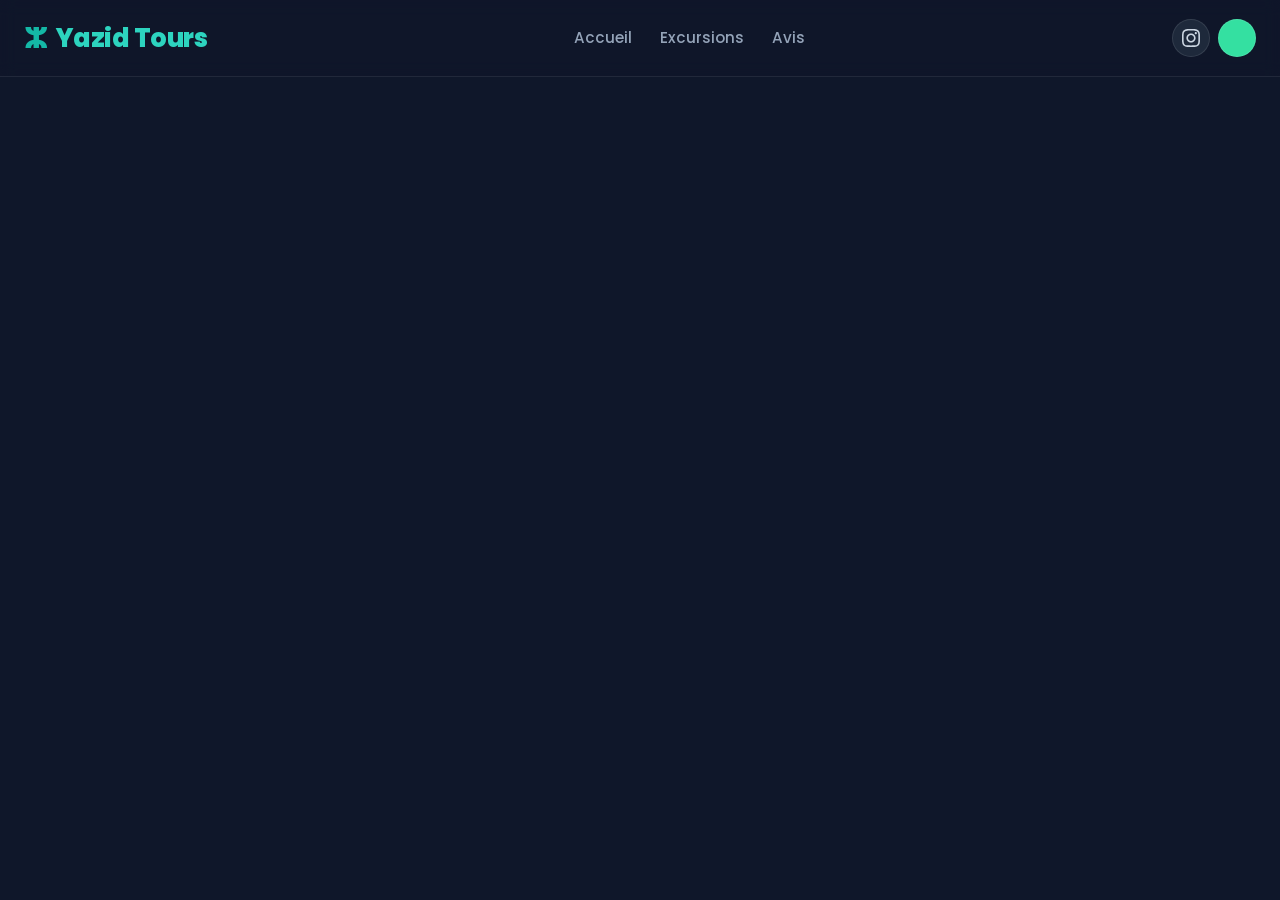
==== index.html @ 66b7e6a7 "Integrate Google Tag Manager for analytics tracking Added Google Tag Manager and Analytics scripts t" ====
<!DOCTYPE html>
<html lang="fr" dir="ltr">
<head>
  <!-- Google Tag Manager / Analytics -->
  <script async src="https://www.googletagmanager.com/gtm.js?id=GTM-PZSZX8RS"></script>
  <script>
    window.dataLayer = window.dataLayer || [];
    function gtag(){dataLayer.push(arguments);}
    gtag('js', new Date());
  </script>

  <meta charset="UTF-8">
  <meta name="viewport" content="width=device-width, initial-scale=1.0">
  <title>Explore Morocco With Yazid Tours</title>
  
  <!-- Google Fonts & FontAwesome Icons -->
  <link href="https://fonts.googleapis.com/css2?family=Poppins:wght@400;500;600;700;800&display=swap" rel="stylesheet">
  <link rel="stylesheet" href="https://cdnjs.cloudflare.com/ajax/libs/font-awesome/6.4.0/css/all.min.css">
  
  <!-- Custom CSS -->
  <link rel="stylesheet" href="style.css">
  <!-- Amazigh ⵣ Favicon -->
  <link rel="icon" type="image/svg+xml" href="data:image/svg+xml,%3Csvg xmlns='http://www.w3.org/2000/svg' viewBox='0 0 100 100'%3E%3Ctext y='.9em' font-size='90'%3Eⵣ%3C/text%3E%3C/svg%3E">
</head>

<body>

  <!-- 🌟 Header Section -->
  <header class="site-header">
    <div class="header-container">
      <div class="logo">
        <a href="#">
          <h2><span class="yaz-symbol">ⵣ</span> Yazid Tours</h2>
        </a>
      </div>

      <!-- Navigation Links -->
      <nav class="nav-links">
        <a href="#" data-i18n="nav_home">Accueil</a>
        <a href="#catalog" data-i18n="nav_tours">Excursions</a>
        <a href="#reviews">Avis</a>
      </nav>

      <div class="header-actions">
        <!-- Social Links with SVG Icons -->
        <div class="social-links">
          <!-- Instagram SVG -->
          <a href="https://www.instagram.com/ytm_yazid_tours_morocco_berber?vrfl=MWs3eXRubW56bzVucw==" target="_blank" class="social-btn instagram" title="Instagram">
            <svg viewBox="0 0 24 24" width="18" height="18" fill="currentColor"><path d="M12 2.163c3.204 0 3.584.012 4.85.07 3.252.148 4.771 1.691 4.919 4.919.058 1.265.069 1.645.069 4.849 0 3.205-.012 3.584-.069 4.849-.149 3.225-1.664 4.771-4.919 4.919-1.266.058-1.644.07-4.85.07-3.204 0-3.584-.012-4.849-.07-3.26-.149-4.771-1.699-4.919-4.92-.058-1.265-.07-1.644-.07-4.849 0-3.204.013-3.583.07-4.849.149-3.227 1.664-4.771 4.919-4.919 1.266-.057 1.645-.069 4.849-.069zm0-2.163c-3.259 0-3.667.014-4.947.072-4.358.2-6.78 2.618-6.98 6.98-.059 1.281-.073 1.689-.073 4.948 0 3.259.014 3.668.072 4.948.2 4.358 2.618 6.78 6.98 6.98 1.281.058 1.689.072 4.948.072 3.259 0 3.668-.014 4.948-.072 4.354-.2 6.782-2.618 6.979-6.98.059-1.28.073-1.689.073-4.948 0-3.259-.014-3.667-.072-4.947-.196-4.354-2.617-6.78-6.979-6.98-1.281-.059-1.69-.073-4.949-.073zm0 5.838c-3.403 0-6.162 2.759-6.162 6.162s2.759 6.163 6.162 6.163 6.162-2.759 6.162-6.163c0-3.403-2.759-6.162-6.162-6.162zm0 10.162c-2.209 0-4-1.79-4-4 0-2.209 1.791-4 4-4s4 1.791 4 4c0 2.21-1.791 4-4 4zm6.406-11.845c-.796 0-1.441.645-1.441 1.44s.645 1.44 1.441 1.44c.795 0 1.439-.645 1.439-1.44s-.644-1.44-1.439-1.44z"/></svg>
          </a>

          <!-- TripAdvisor Official Owl SVG -->
          <a href="https://www.tripadvisor.co.uk/Attraction_Review-g293734-d34392737-Reviews-Explore_Morocco_With_Yazid_Tours-Marrakech_Marrakech_Safi.html" target="_blank" class="social-btn tripadvisor" title="Tripadvisor">
            <svg viewBox="0 0 512 512" width="20" height="20" fill="currentColor">
              <path d="M120 256c-22.1 0-40 17.9-40 40s17.9 40 40 40 40-17.9 40-40-17.9-40-40-40zm272 0c-22.1 0-40 17.9-40 40s17.9 40 40 40 40-17.9 40-40-17.9-40-40-40zm-136 64c-8.8 0-16 7.2-16 16s7.2 16 16 16 1
---- style.css ----
/* =========================================================
   Yazid Tours - Professional Luxury Slate & Dark Theme
   ========================================================= */

* {
  margin: 0;
  padding: 0;
  box-sizing: border-box;
  font-family: 'Poppins', 'Segoe UI', system-ui, -apple-system, sans-serif;
}

body {
  background-color: #0f172a; /* Slate Dark Professional (Machchi khel mjemm) */
  color: #f8fafc;
  line-height: 1.6;
  transition: background-color 0.3s ease, color 0.3s ease;
}

/* --- Light Mode (Mode Nhar) --- */
body.light-mode {
  background-color: #f1f5f9;
  color: #1e293b;
}

body.light-mode .site-header {
  background: rgba(255, 255, 255, 0.95);
  border-bottom: 1px solid #e2e8f0;
}

body.light-mode .nav-links a {
  color: #334155;
}

body.light-mode .nav-links a:hover {
  color: #0d9488;
}

body.light-mode .social-btn {
  background: #e2e8f0;
  color: #475569;
}

body.light-mode .language-switcher {
  background: #e2e8f0;
  border: 1px solid #cbd5e1;
}

body.light-mode .lang-btn {
  color: #64748b;
}

body.light-mode .tour-card {
  background: #ffffff;
  border: 1px solid #e2e8f0;
  box-shadow: 0 10px 30px rgba(0, 0, 0, 0.06);
}

body.light-mode .tour-info h3 {
  color: #0f172a;
}

body.light-mode .desc {
  color: #64748b;
}

body.light-mode .tour-footer {
  border-top: 1px solid #f1f5f9;
}

body.light-mode .badge {
  background: rgba(15, 23, 42, 0.75);
  color: #2dd4bf;
}

body.light-mode .slider-btn {
  background: rgba(255, 255, 255, 0.9);
  color: #0f172a;
  border: 1px solid #cbd5e1;
}

body.light-mode .theme-toggle-btn {
  border: 1px solid #cbd5e1;
  color: #0d9488;
  background: #e2e8f0;
}

/* 🌟 Header Section */
.site-header {
  position: fixed;
  top: 0;
  left: 0;
  width: 100%;
  background: rgba(15, 23, 42, 0.85);
  backdrop-filter: blur(14px);
  border-bottom: 1px solid rgba(255, 255, 255, 0.08);
  z-index: 1000;
  transition: all 0.3s ease;
}

.header-container {
  max-width: 1280px;
  margin: 0 auto;
  padding: 15px 24px;
  display: flex;
  align-items: center;
  justify-content: space-between;
}

.logo a {
  text-decoration: none;
  color: #2dd4bf;
}

.logo h2 {
  margin: 0;
  font-size: 1.6rem;
  font-weight: 800;
  letter-spacing: -0.5px;
  display: flex;
  align-items: center;
  gap: 8px;
}

.yaz-symbol {
  color: #14b8a6;
  font-size: 1.8rem;
}

/* Nav Links */
.nav-links {
  display: flex;
  gap: 28px;
}

.nav-links a {
  text-decoration: none;
  color: #94a3b8;
  font-weight: 500;
  font-size: 0.95rem;
  transition: color 0.2s ease;
}

.nav-links a:hover {
  color: #2dd4bf;
}

/* Header Actions */
.header-actions {
  display: flex;
  align-items: center;
  gap: 14px;
}

.social-links {
  display: flex;
  align-items: center;
  gap: 8px;
}

.social-btn {
  width: 38px;
  height: 38px;
  border-radius: 50%;
  background: #1e293b;
  color: #cbd5e1;
  display: flex;
  align-items: center;
  justify-content: center;
  text-decoration: none;
  font-size: 1.1rem;
  transition: all 0.3s ease;
}

.social-btn.tripadvisor:hover {
  background-color: #34e0a1;
  color: #0f172a;
  transform: translateY(-2px);
}

.social-btn.instagram:hover {
  background: radial-gradient(circle at 30% 107%, #fdf497 0%, #fdf497 5%, #fd5949 45%, #d6249f 60%, #285AEB 90%);
  color: #fff;
  transform: translateY(-2px);
}

/* Language Switcher */
.language-switcher {
  display: flex;
  align-items: center;
  gap: 2px;
  background: #1e293b;
  padding: 4px;
  border-radius: 30px;
  border: 1px solid rgba(255, 255, 255, 0.06);
}

.lang-btn {
  border: none;
  background: transparent;
  padding: 6px 14px;
  font-size: 0.85rem;
  font-weight: 700;
  color: #94a3b8;
  border-radius: 20px;
  cursor: pointer;
  transition: all 0.3s ease;
}

.lang-btn.active {
  background: #0d9488;
  color: #ffffff;
  box-shadow: 0 2px 10px rgba(13, 148, 136, 0.4);
}

/* Theme Toggle Button */
.theme-toggle-btn {
  background: #1e293b;
  border: 1px solid rgba(255, 255, 255, 0.1);
  color: #2dd4bf;
  width: 38px;
  height: 38px;
  border-radius: 50%;
  display: flex;
  align-items: center;
  justify-content: center;
  cursor: pointer;
  transition: all 0.3s ease;
  font-size: 1rem;
}

.theme-toggle-btn:hover {
  transform: scale(1.08);
  border-color: #2dd4bf;
}

/* 🌟 Hero Banner Section */
.hero {
  position: relative;
  height: 85vh;
  min-height: 550px;
  display: flex;
  align-items: center;
  justify-content: center;
  text-align: center;
  color: #ffffff;
  padding: 0 20px;
  margin-top: 65px;
  background-size: cover;
  background-position: center;
  overflow: hidden;
  transition: background-image 1.2s ease-in-out, opacity 0.4s ease-in-out;
}

.hero::before {
  content: '';
  position: absolute;
  top: 0; left: 0; width: 100%; height: 100%;
  background: linear-gradient(180deg, rgba(15, 23, 42, 0.5) 0%, rgba(15, 23, 42, 0.8) 100%);
  z-index: 1;
}

.hero-content {
  position: relative;
  z-index: 2;
  max-width: 900px;
}

.hero-content h1 {
  font-size: 3.5rem;
  font-weight: 800;
  margin-bottom: 16px;
  letter-spacing: -1px;
  text-shadow: 0 4px 20px rgba(0,0,0,0.6);
}

.hero-content p {
  font-size: 1.25rem;
  font-weight: 400;
  margin-bottom: 32px;
  color: #cbd5e1;
  text-shadow: 0 2px 10px rgba(0,0,0,0.6);
}

.btn-hero {
  display: inline-flex;
  align-items: center;
  gap: 10px;
  background: linear-gradient(135deg, #14b8a6, #0d9488);
  color: white;
  padding: 14px 34px;
  border-radius: 50px;
  text-decoration: none;
  font-weight: 700;
  font-size: 1.05rem;
  box-shadow: 0 8px 25px rgba(20, 184, 166, 0.4);
  transition: all 0.3s ease;
}

.btn-hero:hover {
  transform: translateY(-3px);
  box-shadow: 0 12px 30px rgba(20, 184, 166, 0.6);
  background: linear-gradient(135deg, #0d9488, #14b8a6);
}

/* 🌟 Tour Catalog Container */
.catalog-section {
  padding: 90px 20px;
}

.container {
  max-width: 1280px;
  margin: 0 auto;
}

.catalog-section h2 {
  text-align: center;
  font-size: 2.5rem;
  font-weight: 800;
  color: #f8fafc;
  margin-bottom: 50px;
  position: relative;
}

body.light-mode .catalog-section h2 {
  color: #0f172a;
}

.catalog-section h2::after {
  content: '';
  display: block;
  width: 80px;
  height: 4px;
  background: #14b8a6;
  margin: 14px auto 0;
  border-radius: 2px;
}

/* Grid Layout */
.tours-grid {
  display: grid;
  grid-template-columns: repeat(auto-fit, minmax(360px, 1fr));
  gap: 36px;
}

/* Tour Card Styling - Professional Slate Card */
.tour-card {
  background: #1e293b; /* كرت رمادي غامق فخم متناسق جداً */
  border-radius: 20px;
  overflow: hidden;
  box-shadow: 0 15px 35px rgba(0, 0, 0, 0.25);
  border: 1px solid rgba(255, 255, 255, 0.08);
  display: flex;
  flex-direction: column;
  transition: all 0.35s cubic-bezier(0.16, 1, 0.3, 1);
}

.tour-card:hover {
  transform: translateY(-8px);
  border-color: rgba(20, 184, 166, 0.4);
  box-shadow: 0 25px 50px rgba(0, 0, 0, 0.4);
}

.tour-img-box {
  position: relative;
  height: 260px;
  overflow: hidden;
}

.tour-img-box img {
  width: 100%;
  height: 100%;
  object-fit: cover;
  transition: transform 0.6s ease, opacity 0.4s ease;
}

.tour-card:hover .tour-img-box img {
  transform: scale(1.06);
}

.badge {
  position: absolute;
  top: 16px;
  left: 16px;
  background: rgba(15, 23, 42, 0.8);
  backdrop-filter: blur(8px);
  color: #2dd4bf;
  padding: 6px 14px;
  border-radius: 30px;
  font-size: 0.8rem;
  font-weight: 600;
  z-index: 5;
  display: flex;
  align-items: center;
  gap: 6px;
  border: 1px solid rgba(45, 212, 191, 0.25);
}

/* Slider Controls */
.slider-btn {
  position: absolute;
  top: 50%;
  transform: translateY(-50%);
  background: rgba(15, 23, 42, 0.85);
  color: #2dd4bf;
  border: 1px solid rgba(255, 255, 255, 0.12);
  width: 38px;
  height: 38px;
  display: flex;
  align-items: center;
  justify-content: center;
  cursor: pointer;
  border-radius: 50%;
  transition: all 0.2s ease;
  z-index: 10;
  box-shadow: 0 4px 12px rgba(0,0,0,0.3);
}

.slider-btn:hover {
  background: #14b8a6;
  color: #0f172a;
}

.prev-btn { left: 14px; }
.next-btn { right: 14px; }

/* Card Content */
.tour-info {
  padding: 26px;
  display: flex;
  flex-direction: column;
  flex-grow: 1;
}

.tour-info h3 {
  font-size: 1.35rem;
  font-weight: 700;
  color: #f8fafc;
  margin-bottom: 14px;
  line-height: 1.4;
}

.desc {
  font-size: 0.92rem;
  color: #94a3b8;
  line-height: 1.7;
  margin-bottom: 24px;
  flex-grow: 1;
}

.tour-footer {
  display: flex;
  justify-content: space-between;
  align-items: center;
  border-top: 1px solid rgba(255, 255, 255, 0.08);
  padding-top: 20px;
  margin-top: auto;
}

.price {
  font-size: 1.2rem;
  font-weight: 800;
  color: #2dd4bf;
}

.btn-reserver {
  background: linear-gradient(135deg, #14b8a6, #0d9488);
  color: #ffffff;
  border: none;
  padding: 11px 24px;
  border-radius: 30px;
  cursor: pointer;
  font-weight: 700;
  font-size: 0.9rem;
  box-shadow: 0 4px 15px rgba(20, 184, 166, 0.3);
  transition: all 0.3s ease;
}

.btn-reserver:hover {
  transform: translateY(-2px);
  box-shadow: 0 6px 20px rgba(20, 184, 166, 0.5);
  background: linear-gradient(135deg, #0d9488, #14b8a6);
}

/* Fade Effect for Sliders */
.fade-effect {
  opacity: 0.3;
}

/* Responsive Fixes */
@media (max-width: 768px) {
  .hero-content h1 { font-size: 2.3rem; }
  .hero-content p { font-size: 1rem; }
  .tours-grid { grid-template-columns: 1fr; }
  .header-container { padding: 12px 16px; }
  .nav-links { display: none; }
}
/* =========================================================
   Yazid Tours - Clean Fixed & Professional Luxury Style
   ========================================================= */

* {
  margin: 0;
  padding: 0;
  box-sizing: border-box;
  font-family: 'Poppins', 'Segoe UI', system-ui, -apple-system, sans-serif;
}

body {
  background-color: #0f172a;
  color: #f8fafc;
  line-height: 1.6;
  padding-top: 80px; /* تباعد مهم باش الـ Header الثابت ما يغطي حتى شي قسم تحته */
  transition: background-color 0.3s ease, color 0.3s ease;
}

/* --- Light Mode --- */
body.light-mode {
  background-color: #f1f5f9;
  color: #1e293b;
}

body.light-mode .site-header {
  background: rgba(255, 255, 255, 0.95);
  border-bottom: 1px solid #e2e8f0;
}

body.light-mode .nav-links a { color: #334155; }
body.light-mode .nav-links a:hover { color: #0d9488; }
body.light-mode .social-btn { background: #e2e8f0; color: #475569; }
body.light-mode .language-switcher { background: #e2e8f0; border: 1px solid #cbd5e1; }
body.light-mode .lang-btn { color: #64748b; }
body.light-mode .tour-card, body.light-mode .review-card {
  background: #ffffff;
  border: 1px solid #e2e8f0;
  box-shadow: 0 10px 30px rgba(0, 0, 0, 0.05);
}
body.light-mode .tour-info h3, body.light-mode .review-text, body.light-mode .catalog-section h2, body.light-mode .reviews-section h2 {
  color: #0f172a;
}
body.light-mode .theme-toggle-btn { background: #e2e8f0; border: 1px solid #cbd5e1; color: #0d9488; }

/* 🌟 Header Section (Fixed) */
.site-header {
  position: fixed;
  top: 0;
  left: 0;
  width: 100%;
  background: rgba(15, 23, 42, 0.9);
  backdrop-filter: blur(12px);
  border-bottom: 1px solid rgba(255, 255, 255, 0.08);
  z-index: 2000;
}

.header-container {
  max-width: 1280px;
  margin: 0 auto;
  padding: 15px 24px;
  display: flex;
  align-items: center;
  justify-content: space-between;
}

.logo a { text-decoration: none; color: #2dd4bf; }
.logo h2 { margin: 0; font-size: 1.6rem; font-weight: 800; display: flex; align-items: center; gap: 8px; }
.yaz-symbol { color: #14b8a6; font-size: 1.8rem; }

.nav-links { display: flex; gap: 28px; }
.nav-links a { text-decoration: none; color: #94a3b8; font-weight: 500; font-size: 0.95rem; transition: color 0.2s; }
.nav-links a:hover { color: #2dd4bf; }

.header-actions { display: flex; align-items: center; gap: 14px; }
.social-links { display: flex; align-items: center; gap: 8px; }

.social-btn, .theme-toggle-btn {
  width: 38px;
  height: 38px;
  border-radius: 50%;
  background: #1e293b;
  color: #cbd5e1;
  display: flex;
  align-items: center;
  justify-content: center;
  text-decoration: none;
  font-size: 1.1rem;
  border: 1px solid rgba(255, 255, 255, 0.1);
  cursor: pointer;
  transition: all 0.3s ease;
}

.social-btn.instagram:hover { background: #fd5949; color: #fff; }
.social-btn.tripadvisor:hover { background: #34e0a1; color: #0f172a; }
.theme-toggle-btn:hover { color: #2dd4bf; border-color: #2dd4bf; }

.language-switcher {
  display: flex;
  align-items: center;
  gap: 2px;
  background: #1e293b;
  padding: 4px;
  border-radius: 30px;
  border: 1px solid rgba(255, 255, 255, 0.06);
}

.lang-btn {
  border: none;
  background: transparent;
  padding: 6px 14px;
  font-size: 0.85rem;
  font-weight: 700;
  color: #94a3b8;
  border-radius: 20px;
  cursor: pointer;
}

.lang-btn.active {
  background: #0d9488;
  color: #ffffff;
}

/* 🌟 Hero Banner */
.hero {
  position: relative;
  height: 85vh;
  min-height: 550px;
  display: flex;
  align-items: center;
  justify-content: center;
  text-align: center;
  color: #ffffff;
  padding: 0 20px;
  background-size: cover;
  background-position: center;
  overflow: hidden;
}

.hero::before {
  content: '';
  position: absolute;
  top: 0; left: 0; width: 100%; height: 100%;
  background: linear-gradient(180deg, rgba(15, 23, 42, 0.5) 0%, rgba(15, 23, 42, 0.85) 100%);
  z-index: 1;
}

.hero-content { position: relative; z-index: 2; max-width: 900px; }
.hero-content h1 { font-size: 3.5rem; font-weight: 800; margin-bottom: 16px; text-shadow: 0 4px 20px rgba(0,0,0,0.6); }
.hero-content p { font-size: 1.25rem; margin-bottom: 32px; color: #cbd5e1; text-shadow: 0 2px 10px rgba(0,0,0,0.6); }

.btn-hero {
  display: inline-flex;
  align-items: center;
  gap: 10px;
  background: linear-gradient(135deg, #14b8a6, #0d9488);
  color: white;
  padding: 14px 34px;
  border-radius: 50px;
  text-decoration: none;
  font-weight: 700;
  box-shadow: 0 8px 25px rgba(20, 184, 166, 0.4);
  transition: all 0.3s ease;
}
.btn-hero:hover { transform: translateY(-3px); }

/* 🌟 Catalog & Grid Fixes */
.catalog-section, .reviews-section {
  padding: 90px 20px;
}

.container {
  max-width: 1280px;
  margin: 0 auto;
}

.catalog-section h2, .reviews-section h2 {
  text-align: center;
  font-size: 2.5rem;
  font-weight: 800;
  color: #f8fafc;
  margin-bottom: 50px;
}

.tours-grid, .reviews-grid {
  display: grid;
  grid-template-columns: repeat(auto-fit, minmax(350px, 1fr));
  gap: 30px;
  width: 100%;
}

/* Tour & Review Cards */
.tour-card, .review-card {
  background: #1e293b;
  border-radius: 20px;
  overflow: hidden;
  box-shadow: 0 15px 35px rgba(0, 0, 0, 0.25);
  border: 1px solid rgba(255, 255, 255, 0.08);
  display: flex;
  flex-direction: column;
  transition: all 0.35s ease;
}

.tour-card:hover, .review-card:hover {
  transform: translateY(-8px);
  border-color: rgba(20, 184, 166, 0.4);
}

.tour-img-box {
  position: relative;
  height: 260px;
  overflow: hidden;
}

.tour-img-box img {
  width: 100%;
  height: 100%;
  object-fit: cover;
  transition: transform 0.6s ease;
}

.tour-card:hover .tour-img-box img { transform: scale(1.06); }

.badge {
  position: absolute;
  top: 16px;
  left: 16px;
  background: rgba(15, 23, 42, 0.8);
  backdrop-filter: blur(8px);
  color: #2dd4bf;
  padding: 6px 14px;
  border-radius: 30px;
  font-size: 0.8rem;
  font-weight: 600;
  z-index: 5;
  border: 1px solid rgba(45, 212, 191, 0.25);
}

.slider-btn {
  position: absolute;
  top: 50%;
  transform: translateY(-50%);
  background: rgba(15, 23, 42, 0.85);
  color: #2dd4bf;
  border: 1px solid rgba(255, 255, 255, 0.12);
  width: 38px;
  height: 38px;
  display: flex;
  align-items: center;
  justify-content: center;
  cursor: pointer;
  border-radius: 50%;
  z-index: 10;
}
.prev-btn { left: 14px; }
.next-btn { right: 14px; }

.tour-info, .review-card {
  padding: 26px;
}
.tour-info { display: flex; flex-direction: column; flex-grow: 1; }
.tour-info h3 { font-size: 1.35rem; font-weight: 700; color: #f8fafc; margin-bottom: 14px; }
.desc { font-size: 0.92rem; color: #94a3b8; margin-bottom: 24px; flex-grow: 1; }

.tour-footer {
  display: flex;
  justify-content: space-between;
  align-items: center;
  border-top: 1px solid rgba(255, 255, 255, 0.08);
  padding-top: 20px;
  margin-top: auto;
}

.price { font-size: 1.2rem; font-weight: 800; color: #2dd4bf; }
.btn-reserver {
  background: linear-gradient(135deg, #14b8a6, #0d9488);
  color: #ffffff;
  border: none;
  padding: 11px 24px;
  border-radius: 30px;
  font-weight: 700;
  cursor: pointer;
}

/* Reviews Specific Styling */
.reviews-section {
  background-color: rgba(30, 41, 59, 0.3);
  border-top: 1px solid rgba(255, 255, 255, 0.05);
}

.review-card {
  justify-content: space-between;
}

.review-stars { color: #f59e0b; margin-bottom: 12px; font-size: 1rem; }
.review-text { font-size: 0.95rem; color: #cbd5e1; font-style: italic; margin-bottom: 20px; line-height: 1.6; }
.review-author { font-weight: 700; color: #2dd4bf; font-size: 0.9rem; display: flex; align-items: center; gap: 8px; }

/* Floating WhatsApp Button */
.whatsapp-float {
  position: fixed;
  bottom: 25px;
  right: 25px;
  width: 58px;
  height: 58px;
  background-color: #25d366;
  color: #fff;
  border-radius: 50%;
  display: flex;
  align-items: center;
  justify-content: center;
  font-size: 30px;
  box-shadow: 0 6px 20px rgba(37, 211, 102, 0.4);
  z-index: 1500;
  text-decoration: none;
  transition: transform 0.3s ease;
}
.whatsapp-float:hover { transform: scale(1.1); }

.fade-effect { opacity: 0.3; }

@media (max-width: 768px) {
  .hero-content h1 { font-size: 2.2rem; }
  .tours-grid, .reviews-grid { grid-template-columns: 1fr; }
  .nav-links { display: none; }
}
/* --- TripAdvisor & Instagram Custom Pro Styling --- */
.social-btn.tripadvisor {
  background: #34e0a1 !important;
  color: #0f172a !important;
  font-weight: 800;
  display: flex;
  align-items: center;
  justify-content: center;
}

.social-btn.tripadvisor i {
  color: #0f172a !important;
  font-size: 1.1rem;
}

.social-btn.tripadvisor:hover {
  background: #2bc48d !important;
  transform: translateY(-2px);
  box-shadow: 0 4px 12px rgba(52, 224, 161, 0.4);
}

.social-btn.instagram:hover {
  background: radial-gradient(circle at 30% 107%, #fdf497 0%, #fdf497 5%, #fd5949 45%, #d6249f 60%, #285AEB 90%) !important;
  color: #fff !important;
  transform: translateY(-2px);
  box-shadow: 0 4px 12px rgba(214, 36, 159, 0.4);
}
input[type="date"] {
  direction: ltr !important;
  text-align: left !important;
}
/* Styling Section Comments - Professional Look */
.comments-section {
  max-width: 800px;
  margin: 50px auto;
  padding: 30px;
  background: #ffffff;
  border-radius: 12px;
  box-shadow: 0 4px 20px rgba(0, 0, 0, 0.08);
  font-family: 'Segoe UI', Tahoma, Geneva, Verdana, sans-serif;
}

.comments-section h3 {
  font-size: 1.6rem;
  color: #2c3e50;
  margin-bottom: 20px;
  border-bottom: 2px solid #eef2f5;
  padding-bottom: 10px;
}

#comment-form {
  display: flex;
  flex-direction: column;
  gap: 15px;
  margin-bottom: 30px;
}

#comment-form input,
#comment-form textarea {
  width: 100%;
  padding: 12px 15px;
  border: 1px solid #dcdfe6;
  border-radius: 8px;
  font-size: 14px;
  transition: border-color 0.3s ease;
  outline: none;
}

#comment-form input:focus,
#comment-form textarea:focus {
  border-color: #3498db;
}

#comment-form textarea {
  resize: vertical;
  min-height: 100px;
}

#comment-form button {
  align-self: flex-start;
  padding: 12px 25px;
  background-color: #27ae60;
  color: white;
  border: none;
  border-radius: 8px;
  font-weight: 600;
  cursor: pointer;
  transition: background-color 0.3s ease;
}

#comment-form button:hover {
  background-color: #219150;
}

/* List of Comments */
.comment-item {
  background-color: #f8f9fa;
  padding: 15px 20px;
  border-radius: 8px;
  margin-bottom: 15px;
  border-left: 4px solid #27ae60;
}

.comment-item h4 {
  margin: 0 0 8px 0;
  color: #2c3e50;
  font-size: 1rem;
  display: flex;
  justify-content: space-between;
  align-items: center;
}

.comment-item h4 span {
  font-size: 0.8rem;
  color: #888;
  font-weight: normal;
}

.comment-item p {
  margin: 0;
  color: #555;
  line-height: 1.5;
}
/* 🌟 Section Commentaires Professionnelle */
.comments-section {
  max-width: 800px;
  margin: 50px auto;
  padding: 35px;
  background: rgba(30, 41, 59, 0.75);
  backdrop-filter: blur(10px);
  border: 1px solid rgba(255, 255, 255, 0.1);
  border-radius: 20px;
  box-shadow: 0 15px 35px rgba(0, 0, 0, 0.4);
  color: #fff;
  font-family: 'Poppins', sans-serif;
}

.comments-section h3 {
  text-align: center;
  margin-bottom: 25px;
  font-size: 1.6rem;
  color: #2dd4bf;
  font-weight: 700;
  letter-spacing: 0.5px;
}

#comment-form {
  display: flex;
  flex-direction: column;
  gap: 15px;
  margin-bottom: 35px;
}

#comment-form input,
#comment-form textarea {
  width: 100%;
  padding: 14px 18px;
  border-radius: 12px;
  border: 1px solid #475569;
  background: #0f172a;
  color: #fff;
  font-size: 15px;
  outline: none;
  transition: all 0.3s ease;
}

#comment-form input:focus,
#comment-form textarea:focus {
  border-color: #2dd4bf;
  box-shadow: 0 0 10px rgba(45, 212, 191, 0.3);
}

#comment-form textarea {
  resize: vertical;
  min-height: 110px;
}

#comment-form button {
  background: linear-gradient(135deg, #14b8a6, #0d9488);
  color: white;
  padding: 14px;
  border: none;
  border-radius: 30px;
  font-weight: 700;
  font-size: 16px;
  cursor: pointer;
  transition: transform 0.2s, box-shadow 0.2s;
  box-shadow: 0 4px 15px rgba(20, 184, 166, 0.4);
}

#comment-form button:hover {
  transform: translateY(-2px);
  box-shadow: 0 6px 20px rgba(20, 184, 166, 0.6);
}

/* 🌟 Liste des Commentaires */
#comments-list {
  display: flex;
  flex-direction: column;
  gap: 15px;
  max-height: 400px;
  overflow-y: auto;
  padding-right: 5px;
}

.comment-item {
  background: rgba(15, 23, 42, 0.85);
  padding: 18px 22px;
  border-radius: 14px;
  border-left: 4px solid #2dd4bf;
  box-shadow: 0 5px 15px rgba(0,0,0,0.2);
  animation: fadeIn 0.4s ease-in-out;
}

.comment-item h4 {
  margin: 0 0 6px 0;
  font-size: 1.1rem;
  color: #38bdf8;
  display: flex;
  justify-content: space-between;
  align-items: center;
}

.comment-item h4 span {
  font-size: 0.8rem;
  color: #94a3b8;
  font-weight: 400;
}

.comment-item p {
  margin: 0;
  color: #cbd5e1;
  font-size: 0.95rem;
  line-height: 1.5;
  word-break: break-word;
}

@keyframes fadeIn {
  from { opacity: 0; transform: translateY(10px); }
  to { opacity: 1; transform: translateY(0); }
}
.hero {
  position: relative;
  background-size: cover !important;
  background-position: center center !important;
  background-repeat: no-repeat !important;
  width: 100%;
  min-height: 85vh; /* ola 90vh 3la hsab l-mokhtas */
  display: flex;
  align-items: center;
  justify-content: center;
}
/* 🌟 Reset Margin & Padding */
html, body {
  margin: 0;
  padding: 0;
  width: 100%;
  overflow-x: hidden;
}

/* 🌟 Header Transparent / Overlay Over Hero */
.site-header {
  position: absolute;
  top: 0;
  left: 0;
  width: 100%;
  z-index: 1000;
  background: rgba(15, 23, 42, 0.6); /* خلفية شفافة أنيقة */
  backdrop-filter: blur(8px);
}

/* 🌟 Full Width Hero Slider (No Borders, No Spaces) */
.hero {
  position: relative;
  width: 100vw;
  min-height: 100vh;
  margin: 0 !important;
  padding: 120px 20px 60px 20px !important; /* مساحة علوية للـ Header */
  box-sizing: border-box;
  
  /* تجبر الصورة على تغطية المساحة بالكامل */
  background-size: cover !important;
  background-position: center center !important;
  background-repeat: no-repeat !important;
  
  display: flex;
  align-items: center;
  justify-content: center;
  transition: background-image 0.8s ease-in-out, opacity 0.5s ease-in-out;
}

/* 🌟 Dark Overlay to Make Text Clear */
.hero::before {
  content: "";
  position: absolute;
  top: 0;
  left: 0;
  width: 100%;
  height: 100%;
  background: rgba(15, 23, 42, 0.45); /* طبقة تظليل تبرز الخط */
  z-index: 1;
}

.hero-content {
  position: relative;
  z-index: 2;
}
/* 🌟 Assurer que le Hero prend tout l'écran verticalement */
.hero {
  min-height: 100vh !important;
  height: 100vh !important;
  display: flex !important;
  align-items: center !important;
  justify-content: center !important;
  margin-bottom: 0 !important;
}

/* 🌟 Supprimer tout espace vide au début de la section suivante */
.catalog-section, 
#catalog {
  margin-top: 0 !important;
  padding-top: 60px !important;
}
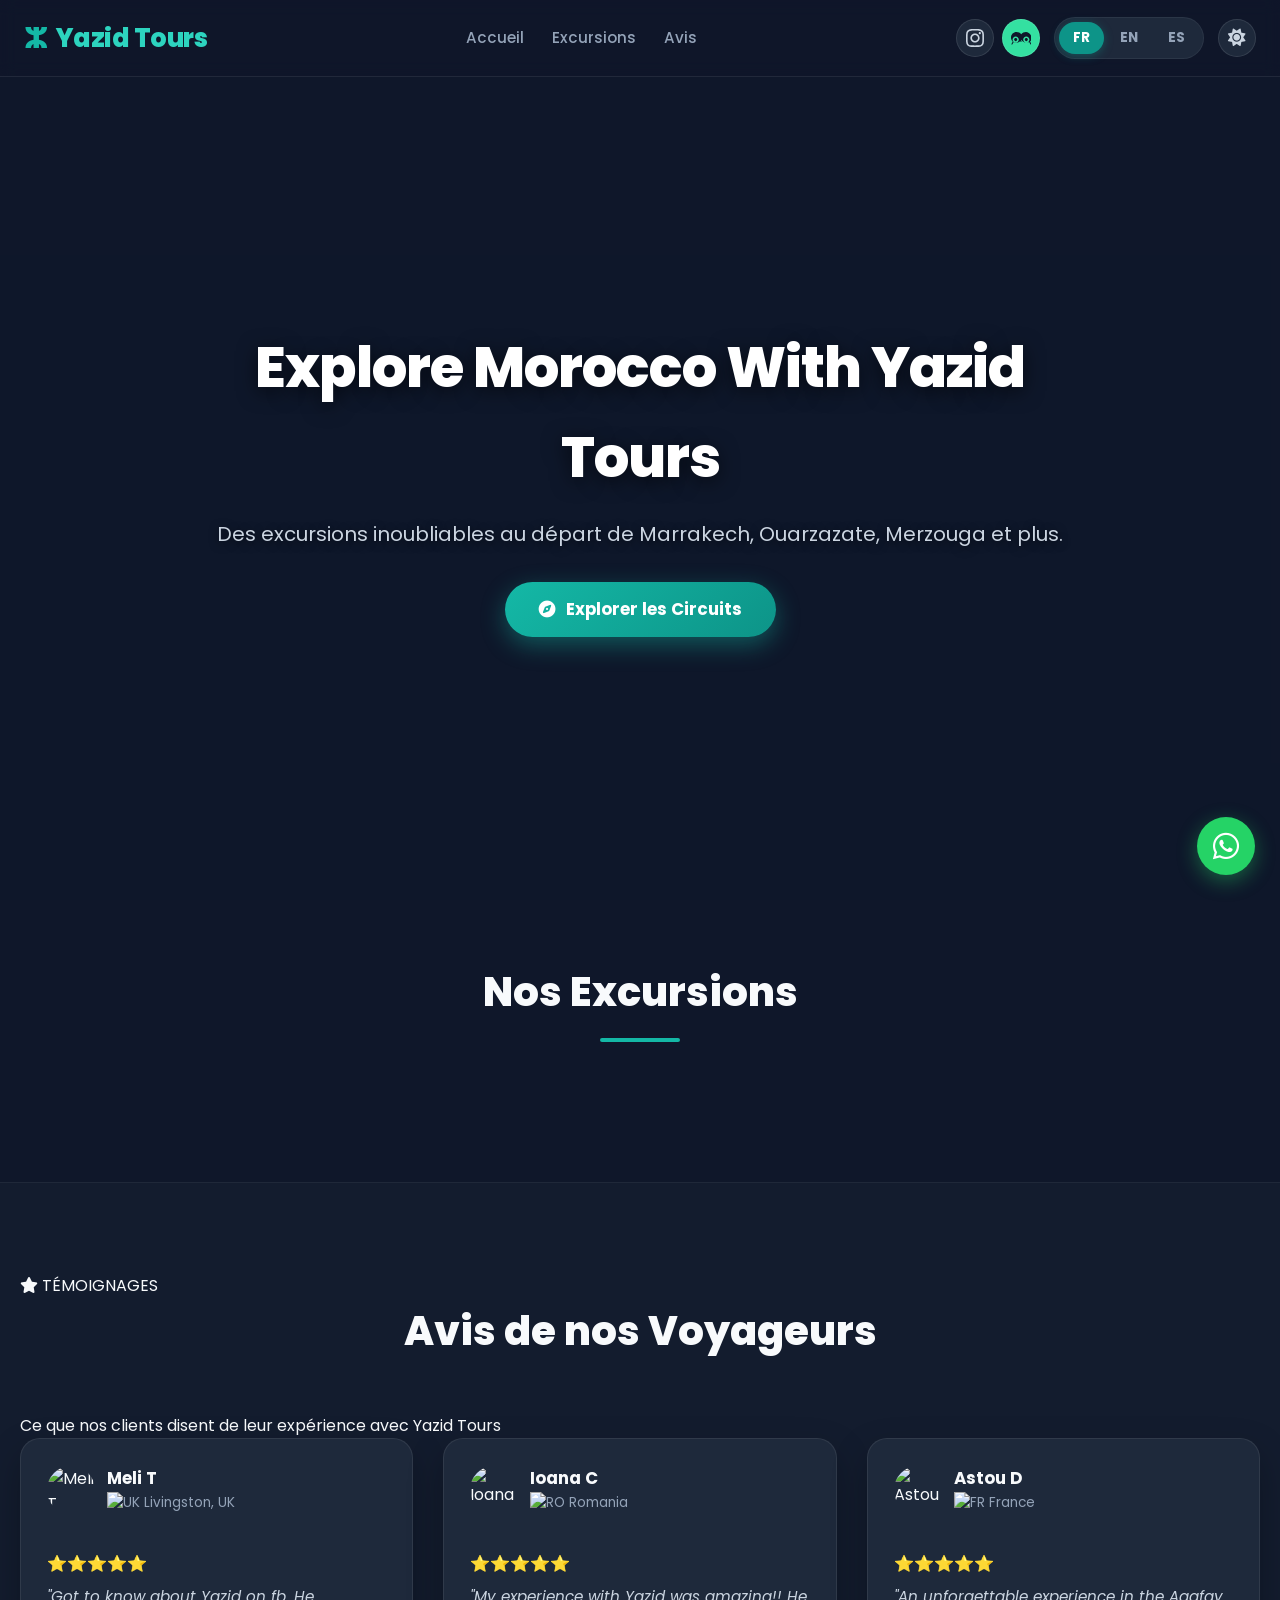
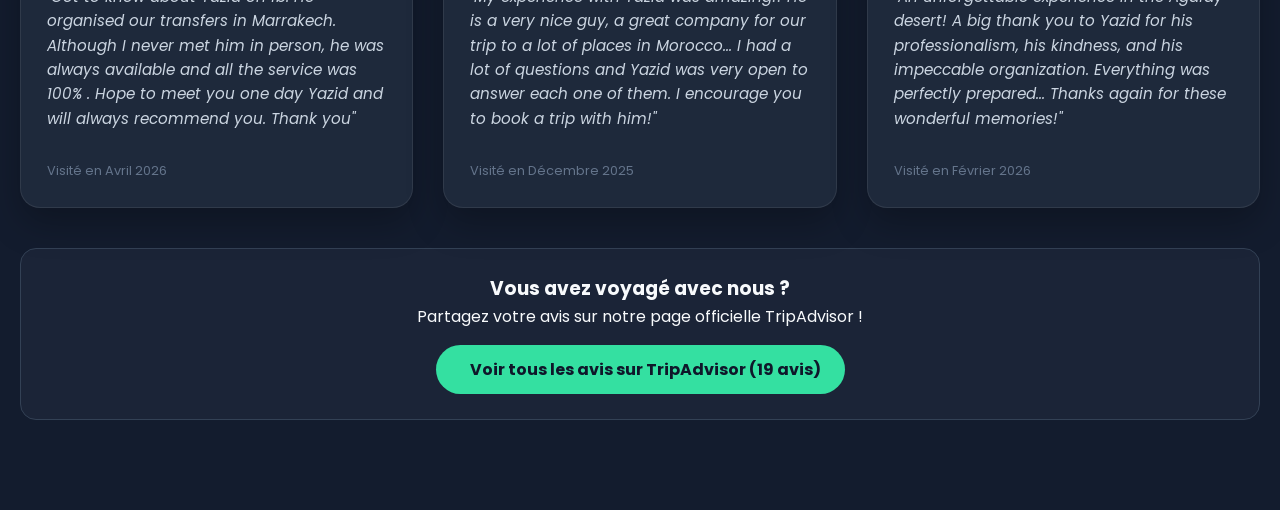
==== commit f2096f36: "Refactor index.html structure and content" ====
--- a/index.html
+++ b/index.html
@@ -52,4 +52,183 @@
           <!-- TripAdvisor Official Owl SVG -->
           <a href="https://www.tripadvisor.co.uk/Attraction_Review-g293734-d34392737-Reviews-Explore_Morocco_With_Yazid_Tours-Marrakech_Marrakech_Safi.html" target="_blank" class="social-btn tripadvisor" title="Tripadvisor">
             <svg viewBox="0 0 512 512" width="20" height="20" fill="currentColor">
-              <path d="M120 256c-22.1 0-40 17.9-40 40s17.9 40 40 40 40-17.9 40-40-17.9-40-40-40zm272 0c-22.1 0-40 17.9-40 40s17.9 40 40 40 40-17.9 40-40-17.9-40-40-40zm-136 64c-8.8 0-16 7.2-16 16s7.2 16 16 16 1
+              <path d="M120 256c-22.1 0-40 17.9-40 40s17.9 40 40 40 40-17.9 40-40-17.9-40-40-40zm272 0c-22.1 0-40 17.9-40 40s17.9 40 40 40 40-17.9 40-40-17.9-40-40-40zm-136 64c-8.8 0-16 7.2-16 16s7.2 16 16 16 16-7.2 16-16-7.2-16-16-16zm128-216c-48.5 0-92 21.6-121.7 55.7C232.8 125.6 189.3 104 140.8 104 63 104 0 167 0 244.8c0 40.7 17.5 77.4 45.4 102.8L12 408c-3.1 5.4-1.2 12.3 4.2 15.4 1.8 1 3.8 1.5 5.8 1.5 3.9 0 7.7-1.9 10-5.4l38.2-61.1c21.3 12.3 45.9 19.5 72.2 19.5 54 0 100.8-30.1 124.2-74.4 23.4 44.3 70.2 74.4 124.2 74.4 26.3 0 50.9-7.2 72.2-19.5l38.2 61.1c2.3 3.5 6.1 5.4 10 5.4 2 0 4-.5 5.8-1.5 5.4-3.1 7.3-10 4.2-15.4l-33.4-60.4c27.9-25.4 45.4-62.1 45.4-102.8C512 167 449 104 384 104zM120 376c-44.2 0-80-35.8-80-80s35.8-80 80-80 80 35.8 80 80-35.8 80-80 80zm272 0c-44.2 0-80-35.8-80-80s35.8-80 80-80 80 35.8 80 80-35.8 80-80 80z"/>
+            </svg>
+          </a>
+        </div>
+        
+        <!-- Language Switcher (FR | EN | ES) -->
+        <div class="language-switcher">
+          <button class="lang-btn active" id="lang-fr" onclick="changeLanguage('fr')">FR</button>
+          <button class="lang-btn" id="lang-en" onclick="changeLanguage('en')">EN</button>
+          <button class="lang-btn" id="lang-es" onclick="changeLanguage('es')">ES</button>
+        </div>
+
+        <!-- Theme Toggle (Dark / Light Mode) -->
+        <button class="theme-toggle-btn" onclick="toggleTheme()" title="Changer le mode">
+          <i id="theme-icon" class="fa-solid fa-sun"></i>
+        </button>
+      </div>
+    </div>
+  </header>
+
+  <!-- 🌟 Hero Banner Section -->
+  <section class="hero" id="hero-banner">
+    <div class="hero-content">
+      <h1 data-i18n="hero_title">Explore Morocco With Yazid Tours</h1>
+      <p data-i18n="hero_desc">Des excursions inoubliables au départ de Marrakech, Ouarzazate, Merzouga et plus.</p>
+      <a href="#catalog" class="btn-hero" data-i18n="hero_btn"><i class="fa-solid fa-compass"></i> Explorer les Circuits</a>
+    </div>
+  </section>
+
+  <!-- 🌟 Tours Catalog Section -->
+  <main class="catalog-section" id="catalog">
+    <div class="container">
+      <h2 data-i18n="catalog_title">Nos Excursions</h2>
+      
+      <div class="tours-grid" id="tours-container">
+        <!-- Tour cards load automatically from script.js -->
+      </div>
+    </div>
+  </main>
+
+  <!-- 🌟 Floating WhatsApp Button -->
+  <a href="https://wa.me/212632634184?text=Bonjour%20Yazid%20Tours,%20je%20souhaite%20plus%20d'informations" target="_blank" class="whatsapp-float" title="Contactez-nous sur WhatsApp">
+    <i class="fa-brands fa-whatsapp"></i>
+  </a>
+
+  <!-- 🌟 Modal de Réservation -->
+  <div id="booking-modal" style="display: none; position: fixed; top: 0; left: 0; width: 100%; height: 100%; background: rgba(0,0,0,0.6); z-index: 3000; align-items: center; justify-content: center;">
+    <div style="background: #1e293b; padding: 30px; border-radius: 15px; width: 90%; max-width: 450px; position: relative; color: #fff; box-shadow: 0 10px 30px rgba(0,0,0,0.5);">
+      
+      <!-- Bouton Fermer (X) -->
+      <span class="close-modal" style="position: absolute; top: 15px; right: 20px; font-size: 24px; cursor: pointer; color: #cbd5e1;">&times;</span>
+      
+      <h3 id="modal-tour-title" style="margin-bottom: 20px; font-size: 1.2rem; color: #2dd4bf;">Réservation</h3>
+
+      <!-- Formulaire -->
+      <form id="booking-form" onsubmit="handleBookingSubmit(event)">
+        <div style="margin-bottom: 12px;">
+          <input type="text" id="client-name" placeholder="Votre Nom" required style="width: 100%; padding: 10px; border-radius: 8px; border: 1px solid #475569; background: #0f172a; color: #fff;">
+        </div>
+        
+        <div style="margin-bottom: 12px;">
+          <input type="tel" id="client-phone" placeholder="Votre Téléphone" required style="width: 100%; padding: 10px; border-radius: 8px; border: 1px solid #475569; background: #0f172a; color: #fff;">
+        </div>
+        
+        <div style="margin-bottom: 12px;">
+          <label style="display:block; text-align:left; color:#cbd5e1; font-size:13px; margin-bottom:4px;">Date d'arrivée :</label>
+          <input type="date" id="client-start-date" required style="width: 100%; padding: 10px; border-radius: 8px; border: 1px solid #475569; background: #0f172a; color: #fff;">
+        </div>
+        
+        <div style="margin-bottom: 12px;">
+          <label style="display:block; text-align:left; color:#cbd5e1; font-size:13px; margin-bottom:4px;">Date de départ :</label>
+          <input type="date" id="client-end-date" required style="width: 100%; padding: 10px; border-radius: 8px; border: 1px solid #475569; background: #0f172a; color: #fff;">
+        </div>
+        
+        <div style="margin-bottom: 20px;">
+          <input type="number" id="client-guests" placeholder="Nombre de personnes" min="1" required style="width: 100%; padding: 10px; border-radius: 8px; border: 1px solid #475569; background: #0f172a; color: #fff;">
+        </div>
+        
+        <!-- Buttons Choice -->
+        <div style="display: flex; gap: 10px;">
+          <button type="submit" style="flex: 1; background: linear-gradient(135deg, #14b8a6, #0d9488); color: white; padding: 12px; border: none; border-radius: 30px; font-weight: 700; cursor: pointer;">Envoyer par Email</button>
+          <button type="button" onclick="sendViaWhatsApp()" style="flex: 1; background: #25d366; color: white; padding: 12px; border: none; border-radius: 30px; font-weight: 700; cursor: pointer;"><i class="fa-brands fa-whatsapp"></i> WhatsApp</button>
+        </div>
+      </form>
+
+    </div>
+  </div>
+
+  <!-- 🌟 Section Testimonials & Avis Client (Authentic TripAdvisor Reviews) -->
+  <section class="reviews-section" id="reviews">
+    <div class="container">
+      <div class="reviews-header">
+        <span class="sub-title"><i class="fa-solid fa-star"></i> TÉMOIGNAGES</span>
+        <h2>Avis de nos Voyageurs</h2>
+        <p>Ce que nos clients disent de leur expérience avec Yazid Tours</p>
+      </div>
+
+      <!-- Grid des Avis -->
+      <div class="reviews-grid">
+        
+        <!-- Avis 1: Meli T -->
+        <div class="review-card">
+          <div class="card-top">
+            <div class="user-info" style="display: flex; align-items: center; gap: 12px;">
+              <img src="https://ui-avatars.com/api/?name=Meli+T&background=0D8ABC&color=fff&rounded=true" alt="Meli T" class="avatar" style="width: 48px; height: 48px; border-radius: 50%;">
+              <div>
+                <h4 style="margin: 0; font-size: 1.05rem;">Meli T</h4>
+                <span class="user-country" style="font-size: 0.85rem; color: #94a3b8; display: flex; align-items: center; gap: 4px;">
+                  <img src="https://flagcdn.com/16x12/gb.png" alt="UK"> Livingston, UK
+                </span>
+              </div>
+            </div>
+            <i class="fa-brands fa-tripadvisor" style="color: #34e0a1; font-size: 1.5rem;" title="Avis vérifié TripAdvisor"></i>
+          </div>
+          <div class="stars" style="color: #34e0a1; margin: 12px 0 8px;">⭐⭐⭐⭐⭐</div>
+          <p class="review-text">"Got to know about Yazid on fb. He organised our transfers in Marrakech. Although I never met him in person, he was always available and all the service was 100% . Hope to meet you one day Yazid and will always recommend you. Thank you"</p>
+          <span class="review-date" style="font-size: 0.8rem; color: #64748b; display: block; margin-top: 10px;">Visité en Avril 2026</span>
+        </div>
+
+        <!-- Avis 2: Ioana C -->
+        <div class="review-card">
+          <div class="card-top">
+            <div class="user-info" style="display: flex; align-items: center; gap: 12px;">
+              <img src="https://ui-avatars.com/api/?name=Ioana+C&background=2e7d32&color=fff&rounded=true" alt="Ioana C" class="avatar" style="width: 48px; height: 48px; border-radius: 50%;">
+              <div>
+                <h4 style="margin: 0; font-size: 1.05rem;">Ioana C</h4>
+                <span class="user-country" style="font-size: 0.85rem; color: #94a3b8; display: flex; align-items: center; gap: 4px;">
+                  <img src="https://flagcdn.com/16x12/ro.png" alt="RO"> Romania
+                </span>
+              </div>
+            </div>
+            <i class="fa-brands fa-tripadvisor" style="color: #34e0a1; font-size: 1.5rem;" title="Avis vérifié TripAdvisor"></i>
+          </div>
+          <div class="stars" style="color: #34e0a1; margin: 12px 0 8px;">⭐⭐⭐⭐⭐</div>
+          <p class="review-text">"My experience with Yazid was amazing!! He is a very nice guy, a great company for our trip to a lot of places in Morocco... I had a lot of questions and Yazid was very open to answer each one of them. I encourage you to book a trip with him!"</p>
+          <span class="review-date" style="font-size: 0.8rem; color: #64748b; display: block; margin-top: 10px;">Visité en Décembre 2025</span>
+        </div>
+
+        <!-- Avis 3: Astou D -->
+        <div class="review-card">
+          <div class="card-top">
+            <div class="user-info" style="display: flex; align-items: center; gap: 12px;">
+              <img src="https://ui-avatars.com/api/?name=Astou+D&background=e65100&color=fff&rounded=true" alt="Astou D" class="avatar" style="width: 48px; height: 48px; border-radius: 50%;">
+              <div>
+                <h4 style="margin: 0; font-size: 1.05rem;">Astou D</h4>
+                <span class="user-country" style="font-size: 0.85rem; color: #94a3b8; display: flex; align-items: center; gap: 4px;">
+                  <img src="https://flagcdn.com/16x12/fr.png" alt="FR"> France
+                </span>
+              </div>
+            </div>
+            <i class="fa-brands fa-tripadvisor" style="color: #34e0a1; font-size: 1.5rem;" title="Avis vérifié TripAdvisor"></i>
+          </div>
+          <div class="stars" style="color: #34e0a1; margin: 12px 0 8px;">⭐⭐⭐⭐⭐</div>
+          <p class="review-text">"An unforgettable experience in the Agafay desert! A big thank you to Yazid for his professionalism, his kindness, and his impeccable organization. Everything was perfectly prepared... Thanks again for these wonderful memories!"</p>
+          <span class="review-date" style="font-size: 0.8rem; color: #64748b; display: block; margin-top: 10px;">Visité en Février 2026</span>
+        </div>
+
+      </div>
+
+      <!-- Banner TripAdvisor Call-To-Action -->
+      <div class="tripadvisor-box" style="margin-top: 40px; text-align: center; background: rgba(30, 41, 59, 0.7); padding: 25px; border-radius: 16px; border: 1px solid #334155;">
+        <div class="ta-info">
+          <h3>Vous avez voyagé avec nous ?</h3>
+          <p>Partagez votre avis sur notre page officielle TripAdvisor !</p>
+        </div>
+        <a href="https://www.tripadvisor.co.uk/Attraction_Review-g293734-d34392737-Reviews-Explore_Morocco_With_Yazid_Tours-Marrakech_Marrakech_Safi.html" target="_blank" class="btn-tripadvisor" style="display: inline-flex; align-items: center; gap: 10px; background: #34e0a1; color: #0f172a; padding: 12px 24px; border-radius: 30px; text-decoration: none; font-weight: 700; margin-top: 15px;">
+          <i class="fa-brands fa-tripadvisor"></i> Voir tous les avis sur TripAdvisor (19 avis)
+        </a>
+      </div>
+
+    </div>
+  </section>
+
+  <!-- EmailJS SDK -->
+  <script type="text/javascript" src="https://cdn.jsdelivr.net/npm/@emailjs/browser@3/dist/email.min.js"></script>
+
+  <!-- Custom JavaScript -->
+  <script src="script.js"></script>
+</body>
+</html>
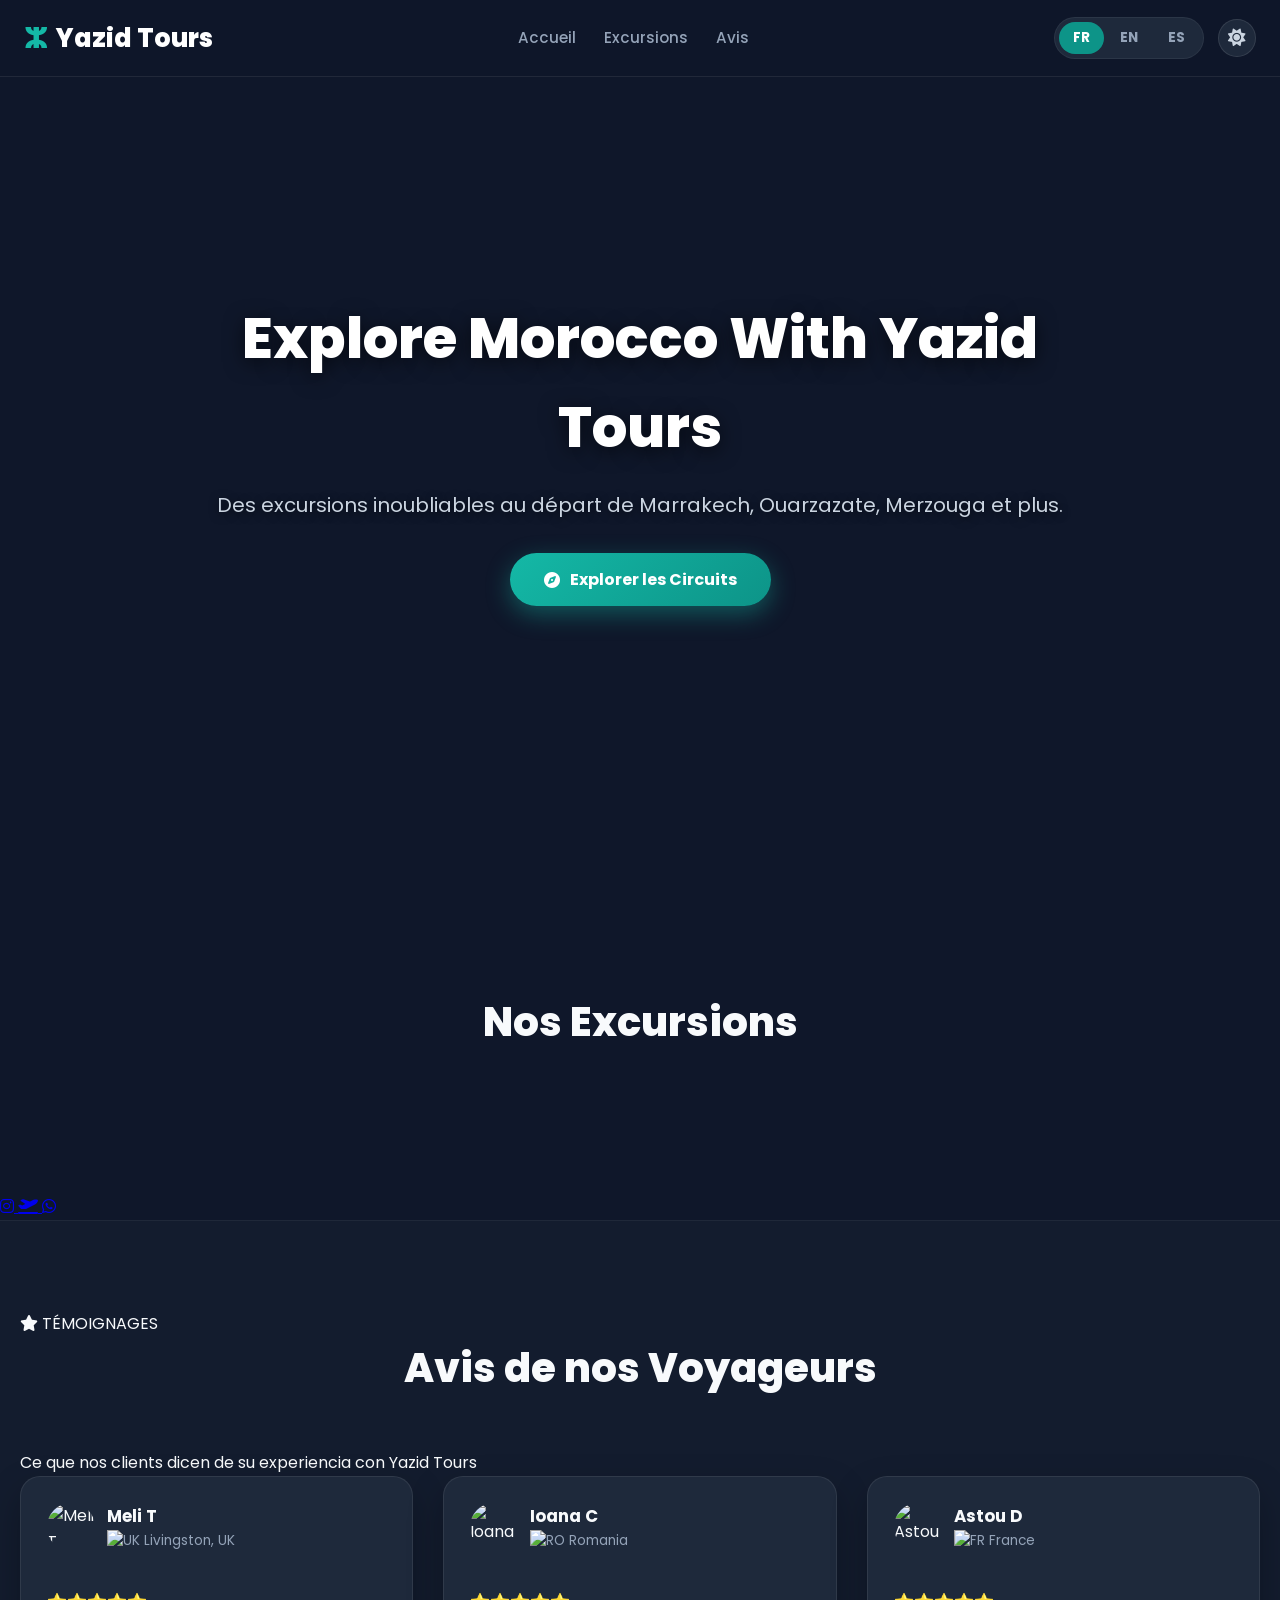
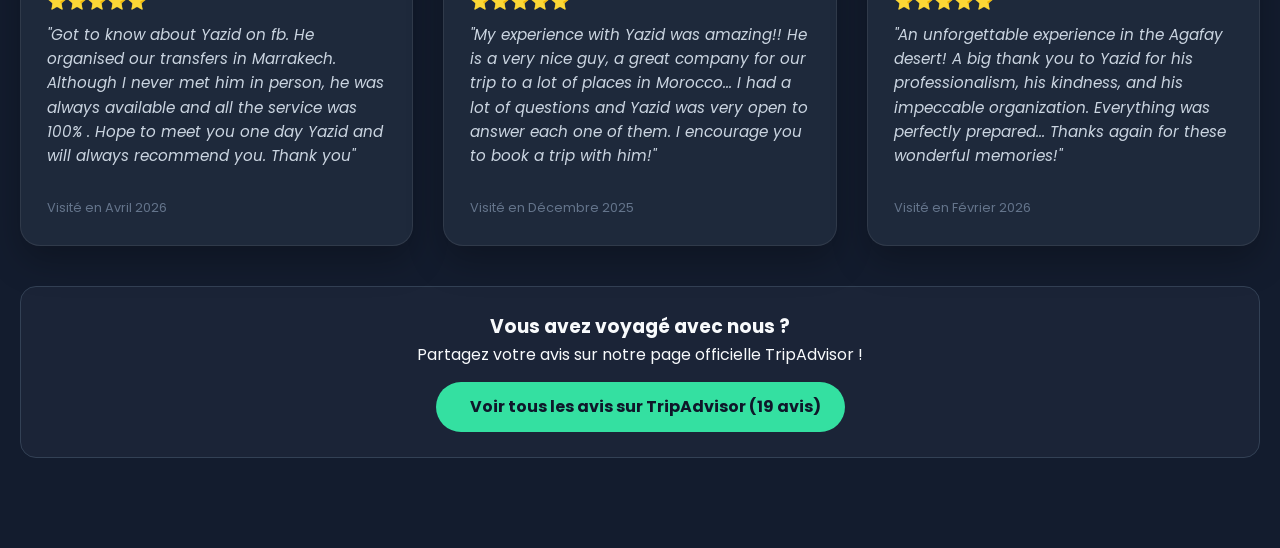
==== commit a33b0e44: "Update fmt.Println message from 'Hello' to 'Goodbye'" ====
--- a/index.html
+++ b/index.html
@@ -11,8 +11,55 @@
 
   <meta charset="UTF-8">
   <meta name="viewport" content="width=device-width, initial-scale=1.0">
-  <title>Explore Morocco With Yazid Tours</title>
-  
+
+  <!-- 🌟 Enhanced SEO Meta Tags -->
+  <title>Yazid Tours | Best Morocco Sahara Tours, Merzouga & Marrakech Excursions</title>
+  <meta name="description" content="Book unforgettable Morocco tours, Merzouga desert trips, and Marrakech excursions with Yazid Tours. Authentic Berber hospitality, private transfers, and top-rated Sahara experiences.">
+  <meta name="keywords" content="morocco tours, travel morocco, merzouga desert tour, marrakech day trips, agafay desert, yazid tours, luxury sahara trip, marrakech transfers">
+  <meta name="robots" content="index, follow">
+
+  <!-- Open Graph / Social Media SEO -->
+  <meta property="og:title" content="Yazid Tours | Authentic Morocco & Merzouga Sahara Trips">
+  <meta property="og:description" content="Discover Marrakech day trips, Agafay desert dinners, and Merzouga Sahara adventures with top-rated local guide Yazid Tours.">
+  <meta property="og:image" content="https://www.yazidtours.com/cover.jpeg">
+  <meta property="og:type" content="website">
+  <meta property="og:url" content="https://www.yazidtours.com/">
+
+  <!-- 🌟 Schema Markup / Structured Data -->
+  <script type="application/ld+json">
+  {
+    "@context": "https://schema.org",
+    "@type": "TravelAgency",
+    "name": "Explore Morocco With Yazid Tours",
+    "url": "https://www.yazidtours.com",
+    "logo": "https://www.yazidtours.com/favicon.svg",
+    "telephone": "+212632634184",
+    "priceRange": "$$",
+    "image": {
+      "@type": "ImageObject",
+      "url": "https://www.yazidtours.com/cover.jpeg",
+      "width": "960",
+      "height": "1280",
+      "caption": "Explore Morocco Tours & Excursions with Yazid Tours"
+    },
+    "address": {
+      "@type": "PostalAddress",
+      "addressLocality": "Marrakech",
+      "addressRegion": "Marrakech-Safi",
+      "addressCountry": "MA"
+    },
+    "sameAs": [
+      "https://www.instagram.com/ytm_yazid_tours_morocco_berber",
+      "https://www.tripadvisor.co.uk/Attraction_Review-g293734-d34392737-Reviews-Explore_Morocco_With_Yazid_Tours-Marrakech_Marrakech_Safi.html"
+    ],
+    "aggregateRating": {
+      "@type": "AggregateRating",
+      "ratingValue": "5.0",
+      "reviewCount": "19"
+    }
+  }
+  </script>
+
   <!-- Google Fonts & FontAwesome Icons -->
   <link href="https://fonts.googleapis.com/css2?family=Poppins:wght@400;500;600;700;800&display=swap" rel="stylesheet">
   <link rel="stylesheet" href="https://cdnjs.cloudflare.com/ajax/libs/font-awesome/6.4.0/css/all.min.css">
@@ -36,27 +83,12 @@
 
       <!-- Navigation Links -->
       <nav class="nav-links">
-        <a href="#" data-i18n="nav_home">Accueil</a>
-        <a href="#catalog" data-i18n="nav_tours">Excursions</a>
+        <a href="#" data-key="nav_home">Accueil</a>
+        <a href="#catalog" data-key="nav_tours">Excursions</a>
         <a href="#reviews">Avis</a>
       </nav>
 
       <div class="header-actions">
-        <!-- Social Links with SVG Icons -->
-        <div class="social-links">
-          <!-- Instagram SVG -->
-          <a href="https://www.instagram.com/ytm_yazid_tours_morocco_berber?vrfl=MWs3eXRubW56bzVucw==" target="_blank" class="social-btn instagram" title="Instagram">
-            <svg viewBox="0 0 24 24" width="18" height="18" fill="currentColor"><path d="M12 2.163c3.204 0 3.584.012 4.85.07 3.252.148 4.771 1.691 4.919 4.919.058 1.265.069 1.645.069 4.849 0 3.205-.012 3.584-.069 4.849-.149 3.225-1.664 4.771-4.919 4.919-1.266.058-1.644.07-4.85.07-3.204 0-3.584-.012-4.849-.07-3.26-.149-4.771-1.699-4.919-4.92-.058-1.265-.07-1.644-.07-4.849 0-3.204.013-3.583.07-4.849.149-3.227 1.664-4.771 4.919-4.919 1.266-.057 1.645-.069 4.849-.069zm0-2.163c-3.259 0-3.667.014-4.947.072-4.358.2-6.78 2.618-6.98 6.98-.059 1.281-.073 1.689-.073 4.948 0 3.259.014 3.668.072 4.948.2 4.358 2.618 6.78 6.98 6.98 1.281.058 1.689.072 4.948.072 3.259 0 3.668-.014 4.948-.072 4.354-.2 6.782-2.618 6.979-6.98.059-1.28.073-1.689.073-4.948 0-3.259-.014-3.667-.072-4.947-.196-4.354-2.617-6.78-6.979-6.98-1.281-.059-1.69-.073-4.949-.073zm0 5.838c-3.403 0-6.162 2.759-6.162 6.162s2.759 6.163 6.162 6.163 6.162-2.759 6.162-6.163c0-3.403-2.759-6.162-6.162-6.162zm0 10.162c-2.209 0-4-1.79-4-4 0-2.209 1.791-4 4-4s4 1.791 4 4c0 2.21-1.791 4-4 4zm6.406-11.845c-.796 0-1.441.645-1.441 1.44s.645 1.44 1.441 1.44c.795 0 1.439-.645 1.439-1.44s-.644-1.44-1.439-1.44z"/></svg>
-          </a>
-
-          <!-- TripAdvisor Official Owl SVG -->
-          <a href="https://www.tripadvisor.co.uk/Attraction_Review-g293734-d34392737-Reviews-Explore_Morocco_With_Yazid_Tours-Marrakech_Marrakech_Safi.html" target="_blank" class="social-btn tripadvisor" title="Tripadvisor">
-            <svg viewBox="0 0 512 512" width="20" height="20" fill="currentColor">
-              <path d="M120 256c-22.1 0-40 17.9-40 40s17.9 40 40 40 40-17.9 40-40-17.9-40-40-40zm272 0c-22.1 0-40 17.9-40 40s17.9 40 40 40 40-17.9 40-40-17.9-40-40-40zm-136 64c-8.8 0-16 7.2-16 16s7.2 16 16 16 16-7.2 16-16-7.2-16-16-16zm128-216c-48.5 0-92 21.6-121.7 55.7C232.8 125.6 189.3 104 140.8 104 63 104 0 167 0 244.8c0 40.7 17.5 77.4 45.4 102.8L12 408c-3.1 5.4-1.2 12.3 4.2 15.4 1.8 1 3.8 1.5 5.8 1.5 3.9 0 7.7-1.9 10-5.4l38.2-61.1c21.3 12.3 45.9 19.5 72.2 19.5 54 0 100.8-30.1 124.2-74.4 23.4 44.3 70.2 74.4 124.2 74.4 26.3 0 50.9-7.2 72.2-19.5l38.2 61.1c2.3 3.5 6.1 5.4 10 5.4 2 0 4-.5 5.8-1.5 5.4-3.1 7.3-10 4.2-15.4l-33.4-60.4c27.9-25.4 45.4-62.1 45.4-102.8C512 167 449 104 384 104zM120 376c-44.2 0-80-35.8-80-80s35.8-80 80-80 80 35.8 80 80-35.8 80-80 80zm272 0c-44.2 0-80-35.8-80-80s35.8-80 80-80 80 35.8 80 80-35.8 80-80 80z"/>
-            </svg>
-          </a>
-        </div>
-        
         <!-- Language Switcher (FR | EN | ES) -->
         <div class="language-switcher">
           <button class="lang-btn active" id="lang-fr" onclick="changeLanguage('fr')">FR</button>
@@ -75,16 +107,16 @@
   <!-- 🌟 Hero Banner Section -->
   <section class="hero" id="hero-banner">
     <div class="hero-content">
-      <h1 data-i18n="hero_title">Explore Morocco With Yazid Tours</h1>
-      <p data-i18n="hero_desc">Des excursions inoubliables au départ de Marrakech, Ouarzazate, Merzouga et plus.</p>
-      <a href="#catalog" class="btn-hero" data-i18n="hero_btn"><i class="fa-solid fa-compass"></i> Explorer les Circuits</a>
+      <h1 data-key="hero_title">Explore Morocco With Yazid Tours</h1>
+      <p data-key="hero_desc">Des excursions inoubliables au départ de Marrakech, Ouarzazate, Merzouga et plus.</p>
+      <a href="#catalog" class="btn-hero" data-key="hero_btn"><i class="fa-solid fa-compass"></i> Explorer les Circuits</a>
     </div>
   </section>
 
   <!-- 🌟 Tours Catalog Section -->
   <main class="catalog-section" id="catalog">
     <div class="container">
-      <h2 data-i18n="catalog_title">Nos Excursions</h2>
+      <h2 data-key="catalog_title">Nos Excursions</h2>
       
       <div class="tours-grid" id="tours-container">
         <!-- Tour cards load automatically from script.js -->
@@ -92,19 +124,27 @@
     </div>
   </main>
 
-  <!-- 🌟 Floating WhatsApp Button -->
-  <a href="https://wa.me/212632634184?text=Bonjour%20Yazid%20Tours,%20je%20souhaite%20plus%20d'informations" target="_blank" class="whatsapp-float" title="Contactez-nous sur WhatsApp">
-    <i class="fa-brands fa-whatsapp"></i>
-  </a>
-
-  <!-- 🌟 Modal de Réservation -->
+  <!-- 🌟 Floating Social Bar (Instagram, TripAdvisor, WhatsApp) -->
+  <div class="floating-social-bar">
+    <a href="https://www.instagram.com/ytm_yazid_tours_morocco_berber?vrfl=MWs3eXRubW56bzVucw==" target="_blank" class="social-icon instagram" title="Instagram">
+      <i class="fa-brands fa-instagram"></i>
+    </a>
+    <a href="https://www.tripadvisor.co.uk/Attraction_Review-g293734-d34392737-Reviews-Explore_Morocco_With_Yazid_Tours-Marrakech_Marrakech_Safi.html" target="_blank" class="social-icon tripadvisor" title="TripAdvisor">
+      <i class="fa-solid fa-plane-departure"></i>
+    </a>
+    <a href="javascript:void(0)" onclick="sendViaWhatsApp()" class="social-icon whatsapp" title="WhatsApp">
+      <i class="fa-brands fa-whatsapp"></i>
+    </a>
+  </div>
+
+  <!-- 🌟 Modal de Réservation (Multilingual Dynamic Form) -->
   <div id="booking-modal" style="display: none; position: fixed; top: 0; left: 0; width: 100%; height: 100%; background: rgba(0,0,0,0.6); z-index: 3000; align-items: center; justify-content: center;">
     <div style="background: #1e293b; padding: 30px; border-radius: 15px; width: 90%; max-width: 450px; position: relative; color: #fff; box-shadow: 0 10px 30px rgba(0,0,0,0.5);">
       
       <!-- Bouton Fermer (X) -->
       <span class="close-modal" style="position: absolute; top: 15px; right: 20px; font-size: 24px; cursor: pointer; color: #cbd5e1;">&times;</span>
       
-      <h3 id="modal-tour-title" style="margin-bottom: 20px; font-size: 1.2rem; color: #2dd4bf;">Réservation</h3>
+      <h3 id="modal-tour-title" style="margin-bottom: 20px; font-size: 1.2rem; color: #2dd4bf;" data-key="book_title">Réserver</h3>
 
       <!-- Formulaire -->
       <form id="booking-form" onsubmit="handleBookingSubmit(event)">
@@ -117,12 +157,12 @@
         </div>
         
         <div style="margin-bottom: 12px;">
-          <label style="display:block; text-align:left; color:#cbd5e1; font-size:13px; margin-bottom:4px;">Date d'arrivée :</label>
+          <label data-key="lbl_start_date" style="display:block; text-align:left; color:#cbd5e1; font-size:13px; margin-bottom:4px;">Date d'arrivée :</label>
           <input type="date" id="client-start-date" required style="width: 100%; padding: 10px; border-radius: 8px; border: 1px solid #475569; background: #0f172a; color: #fff;">
         </div>
         
         <div style="margin-bottom: 12px;">
-          <label style="display:block; text-align:left; color:#cbd5e1; font-size:13px; margin-bottom:4px;">Date de départ :</label>
+          <label data-key="lbl_end_date" style="display:block; text-align:left; color:#cbd5e1; font-size:13px; margin-bottom:4px;">Date de départ :</label>
           <input type="date" id="client-end-date" required style="width: 100%; padding: 10px; border-radius: 8px; border: 1px solid #475569; background: #0f172a; color: #fff;">
         </div>
         
@@ -132,21 +172,21 @@
         
         <!-- Buttons Choice -->
         <div style="display: flex; gap: 10px;">
-          <button type="submit" style="flex: 1; background: linear-gradient(135deg, #14b8a6, #0d9488); color: white; padding: 12px; border: none; border-radius: 30px; font-weight: 700; cursor: pointer;">Envoyer par Email</button>
-          <button type="button" onclick="sendViaWhatsApp()" style="flex: 1; background: #25d366; color: white; padding: 12px; border: none; border-radius: 30px; font-weight: 700; cursor: pointer;"><i class="fa-brands fa-whatsapp"></i> WhatsApp</button>
+          <button type="submit" class="btn-email" data-key="btn_email" style="flex: 1; background: linear-gradient(135deg, #14b8a6, #0d9488); color: white; padding: 12px; border: none; border-radius: 30px; font-weight: 700; cursor: pointer;">Envoyer par Email</button>
+          <button type="button" class="btn-whatsapp" onclick="sendViaWhatsApp()" style="flex: 1; background: #25d366; color: white; padding: 12px; border: none; border-radius: 30px; font-weight: 700; cursor: pointer;"><i class="fa-brands fa-whatsapp"></i> WhatsApp</button>
         </div>
       </form>
 
     </div>
   </div>
 
-  <!-- 🌟 Section Testimonials & Avis Client (Authentic TripAdvisor Reviews) -->
+  <!-- 🌟 Section Testimonials & Avis Client -->
   <section class="reviews-section" id="reviews">
     <div class="container">
       <div class="reviews-header">
         <span class="sub-title"><i class="fa-solid fa-star"></i> TÉMOIGNAGES</span>
         <h2>Avis de nos Voyageurs</h2>
-        <p>Ce que nos clients disent de leur expérience avec Yazid Tours</p>
+        <p>Ce que nos clients dicen de su experiencia con Yazid Tours</p>
       </div>
 
       <!-- Grid des Avis -->
--- a/style.css
+++ b/style.css
@@ -1,18 +1,27 @@
 /* =========================================================
    Yazid Tours - Professional Luxury Slate & Dark Theme
    ========================================================= */
+
+:root {
+  --primary: #14b8a6;
+  --primary-hover: #0d9488;
+  --accent: #25d366;
+}
 
 * {
   margin: 0;
   padding: 0;
   box-sizing: border-box;
   font-family: 'Poppins', 'Segoe UI', system-ui, -apple-system, sans-serif;
+  scroll-behavior: smooth;
 }
 
 body {
-  background-color: #0f172a; /* Slate Dark Professional (Machchi khel mjemm) */
+  background-color: #0f172a; /* Dark Mode Default */
   color: #f8fafc;
   line-height: 1.6;
+  padding-top: 80px;
+  overflow-x: hidden;
   transition: background-color 0.3s ease, color 0.3s ease;
 }
 
@@ -23,505 +32,12 @@
 }
 
 body.light-mode .site-header {
-  background: rgba(255, 255, 255, 0.95);
+  background: rgba(255, 255, 255, 0.95) !important;
   border-bottom: 1px solid #e2e8f0;
 }
 
-body.light-mode .nav-links a {
-  color: #334155;
-}
-
-body.light-mode .nav-links a:hover {
-  color: #0d9488;
-}
-
-body.light-mode .social-btn {
-  background: #e2e8f0;
-  color: #475569;
-}
-
-body.light-mode .language-switcher {
-  background: #e2e8f0;
-  border: 1px solid #cbd5e1;
-}
-
-body.light-mode .lang-btn {
-  color: #64748b;
-}
-
-body.light-mode .tour-card {
-  background: #ffffff;
-  border: 1px solid #e2e8f0;
-  box-shadow: 0 10px 30px rgba(0, 0, 0, 0.06);
-}
-
-body.light-mode .tour-info h3 {
-  color: #0f172a;
-}
-
-body.light-mode .desc {
-  color: #64748b;
-}
-
-body.light-mode .tour-footer {
-  border-top: 1px solid #f1f5f9;
-}
-
-body.light-mode .badge {
-  background: rgba(15, 23, 42, 0.75);
-  color: #2dd4bf;
-}
-
-body.light-mode .slider-btn {
-  background: rgba(255, 255, 255, 0.9);
-  color: #0f172a;
-  border: 1px solid #cbd5e1;
-}
-
-body.light-mode .theme-toggle-btn {
-  border: 1px solid #cbd5e1;
-  color: #0d9488;
-  background: #e2e8f0;
-}
-
-/* 🌟 Header Section */
-.site-header {
-  position: fixed;
-  top: 0;
-  left: 0;
-  width: 100%;
-  background: rgba(15, 23, 42, 0.85);
-  backdrop-filter: blur(14px);
-  border-bottom: 1px solid rgba(255, 255, 255, 0.08);
-  z-index: 1000;
-  transition: all 0.3s ease;
-}
-
-.header-container {
-  max-width: 1280px;
-  margin: 0 auto;
-  padding: 15px 24px;
-  display: flex;
-  align-items: center;
-  justify-content: space-between;
-}
-
-.logo a {
-  text-decoration: none;
-  color: #2dd4bf;
-}
-
-.logo h2 {
-  margin: 0;
-  font-size: 1.6rem;
-  font-weight: 800;
-  letter-spacing: -0.5px;
-  display: flex;
-  align-items: center;
-  gap: 8px;
-}
-
-.yaz-symbol {
-  color: #14b8a6;
-  font-size: 1.8rem;
-}
-
-/* Nav Links */
-.nav-links {
-  display: flex;
-  gap: 28px;
-}
-
-.nav-links a {
-  text-decoration: none;
-  color: #94a3b8;
-  font-weight: 500;
-  font-size: 0.95rem;
-  transition: color 0.2s ease;
-}
-
-.nav-links a:hover {
-  color: #2dd4bf;
-}
-
-/* Header Actions */
-.header-actions {
-  display: flex;
-  align-items: center;
-  gap: 14px;
-}
-
-.social-links {
-  display: flex;
-  align-items: center;
-  gap: 8px;
-}
-
-.social-btn {
-  width: 38px;
-  height: 38px;
-  border-radius: 50%;
-  background: #1e293b;
-  color: #cbd5e1;
-  display: flex;
-  align-items: center;
-  justify-content: center;
-  text-decoration: none;
-  font-size: 1.1rem;
-  transition: all 0.3s ease;
-}
-
-.social-btn.tripadvisor:hover {
-  background-color: #34e0a1;
-  color: #0f172a;
-  transform: translateY(-2px);
-}
-
-.social-btn.instagram:hover {
-  background: radial-gradient(circle at 30% 107%, #fdf497 0%, #fdf497 5%, #fd5949 45%, #d6249f 60%, #285AEB 90%);
-  color: #fff;
-  transform: translateY(-2px);
-}
-
-/* Language Switcher */
-.language-switcher {
-  display: flex;
-  align-items: center;
-  gap: 2px;
-  background: #1e293b;
-  padding: 4px;
-  border-radius: 30px;
-  border: 1px solid rgba(255, 255, 255, 0.06);
-}
-
-.lang-btn {
-  border: none;
-  background: transparent;
-  padding: 6px 14px;
-  font-size: 0.85rem;
-  font-weight: 700;
-  color: #94a3b8;
-  border-radius: 20px;
-  cursor: pointer;
-  transition: all 0.3s ease;
-}
-
-.lang-btn.active {
-  background: #0d9488;
-  color: #ffffff;
-  box-shadow: 0 2px 10px rgba(13, 148, 136, 0.4);
-}
-
-/* Theme Toggle Button */
-.theme-toggle-btn {
-  background: #1e293b;
-  border: 1px solid rgba(255, 255, 255, 0.1);
-  color: #2dd4bf;
-  width: 38px;
-  height: 38px;
-  border-radius: 50%;
-  display: flex;
-  align-items: center;
-  justify-content: center;
-  cursor: pointer;
-  transition: all 0.3s ease;
-  font-size: 1rem;
-}
-
-.theme-toggle-btn:hover {
-  transform: scale(1.08);
-  border-color: #2dd4bf;
-}
-
-/* 🌟 Hero Banner Section */
-.hero {
-  position: relative;
-  height: 85vh;
-  min-height: 550px;
-  display: flex;
-  align-items: center;
-  justify-content: center;
-  text-align: center;
-  color: #ffffff;
-  padding: 0 20px;
-  margin-top: 65px;
-  background-size: cover;
-  background-position: center;
-  overflow: hidden;
-  transition: background-image 1.2s ease-in-out, opacity 0.4s ease-in-out;
-}
-
-.hero::before {
-  content: '';
-  position: absolute;
-  top: 0; left: 0; width: 100%; height: 100%;
-  background: linear-gradient(180deg, rgba(15, 23, 42, 0.5) 0%, rgba(15, 23, 42, 0.8) 100%);
-  z-index: 1;
-}
-
-.hero-content {
-  position: relative;
-  z-index: 2;
-  max-width: 900px;
-}
-
-.hero-content h1 {
-  font-size: 3.5rem;
-  font-weight: 800;
-  margin-bottom: 16px;
-  letter-spacing: -1px;
-  text-shadow: 0 4px 20px rgba(0,0,0,0.6);
-}
-
-.hero-content p {
-  font-size: 1.25rem;
-  font-weight: 400;
-  margin-bottom: 32px;
-  color: #cbd5e1;
-  text-shadow: 0 2px 10px rgba(0,0,0,0.6);
-}
-
-.btn-hero {
-  display: inline-flex;
-  align-items: center;
-  gap: 10px;
-  background: linear-gradient(135deg, #14b8a6, #0d9488);
-  color: white;
-  padding: 14px 34px;
-  border-radius: 50px;
-  text-decoration: none;
-  font-weight: 700;
-  font-size: 1.05rem;
-  box-shadow: 0 8px 25px rgba(20, 184, 166, 0.4);
-  transition: all 0.3s ease;
-}
-
-.btn-hero:hover {
-  transform: translateY(-3px);
-  box-shadow: 0 12px 30px rgba(20, 184, 166, 0.6);
-  background: linear-gradient(135deg, #0d9488, #14b8a6);
-}
-
-/* 🌟 Tour Catalog Container */
-.catalog-section {
-  padding: 90px 20px;
-}
-
-.container {
-  max-width: 1280px;
-  margin: 0 auto;
-}
-
-.catalog-section h2 {
-  text-align: center;
-  font-size: 2.5rem;
-  font-weight: 800;
-  color: #f8fafc;
-  margin-bottom: 50px;
-  position: relative;
-}
-
-body.light-mode .catalog-section h2 {
-  color: #0f172a;
-}
-
-.catalog-section h2::after {
-  content: '';
-  display: block;
-  width: 80px;
-  height: 4px;
-  background: #14b8a6;
-  margin: 14px auto 0;
-  border-radius: 2px;
-}
-
-/* Grid Layout */
-.tours-grid {
-  display: grid;
-  grid-template-columns: repeat(auto-fit, minmax(360px, 1fr));
-  gap: 36px;
-}
-
-/* Tour Card Styling - Professional Slate Card */
-.tour-card {
-  background: #1e293b; /* كرت رمادي غامق فخم متناسق جداً */
-  border-radius: 20px;
-  overflow: hidden;
-  box-shadow: 0 15px 35px rgba(0, 0, 0, 0.25);
-  border: 1px solid rgba(255, 255, 255, 0.08);
-  display: flex;
-  flex-direction: column;
-  transition: all 0.35s cubic-bezier(0.16, 1, 0.3, 1);
-}
-
-.tour-card:hover {
-  transform: translateY(-8px);
-  border-color: rgba(20, 184, 166, 0.4);
-  box-shadow: 0 25px 50px rgba(0, 0, 0, 0.4);
-}
-
-.tour-img-box {
-  position: relative;
-  height: 260px;
-  overflow: hidden;
-}
-
-.tour-img-box img {
-  width: 100%;
-  height: 100%;
-  object-fit: cover;
-  transition: transform 0.6s ease, opacity 0.4s ease;
-}
-
-.tour-card:hover .tour-img-box img {
-  transform: scale(1.06);
-}
-
-.badge {
-  position: absolute;
-  top: 16px;
-  left: 16px;
-  background: rgba(15, 23, 42, 0.8);
-  backdrop-filter: blur(8px);
-  color: #2dd4bf;
-  padding: 6px 14px;
-  border-radius: 30px;
-  font-size: 0.8rem;
-  font-weight: 600;
-  z-index: 5;
-  display: flex;
-  align-items: center;
-  gap: 6px;
-  border: 1px solid rgba(45, 212, 191, 0.25);
-}
-
-/* Slider Controls */
-.slider-btn {
-  position: absolute;
-  top: 50%;
-  transform: translateY(-50%);
-  background: rgba(15, 23, 42, 0.85);
-  color: #2dd4bf;
-  border: 1px solid rgba(255, 255, 255, 0.12);
-  width: 38px;
-  height: 38px;
-  display: flex;
-  align-items: center;
-  justify-content: center;
-  cursor: pointer;
-  border-radius: 50%;
-  transition: all 0.2s ease;
-  z-index: 10;
-  box-shadow: 0 4px 12px rgba(0,0,0,0.3);
-}
-
-.slider-btn:hover {
-  background: #14b8a6;
-  color: #0f172a;
-}
-
-.prev-btn { left: 14px; }
-.next-btn { right: 14px; }
-
-/* Card Content */
-.tour-info {
-  padding: 26px;
-  display: flex;
-  flex-direction: column;
-  flex-grow: 1;
-}
-
-.tour-info h3 {
-  font-size: 1.35rem;
-  font-weight: 700;
-  color: #f8fafc;
-  margin-bottom: 14px;
-  line-height: 1.4;
-}
-
-.desc {
-  font-size: 0.92rem;
-  color: #94a3b8;
-  line-height: 1.7;
-  margin-bottom: 24px;
-  flex-grow: 1;
-}
-
-.tour-footer {
-  display: flex;
-  justify-content: space-between;
-  align-items: center;
-  border-top: 1px solid rgba(255, 255, 255, 0.08);
-  padding-top: 20px;
-  margin-top: auto;
-}
-
-.price {
-  font-size: 1.2rem;
-  font-weight: 800;
-  color: #2dd4bf;
-}
-
-.btn-reserver {
-  background: linear-gradient(135deg, #14b8a6, #0d9488);
-  color: #ffffff;
-  border: none;
-  padding: 11px 24px;
-  border-radius: 30px;
-  cursor: pointer;
-  font-weight: 700;
-  font-size: 0.9rem;
-  box-shadow: 0 4px 15px rgba(20, 184, 166, 0.3);
-  transition: all 0.3s ease;
-}
-
-.btn-reserver:hover {
-  transform: translateY(-2px);
-  box-shadow: 0 6px 20px rgba(20, 184, 166, 0.5);
-  background: linear-gradient(135deg, #0d9488, #14b8a6);
-}
-
-/* Fade Effect for Sliders */
-.fade-effect {
-  opacity: 0.3;
-}
-
-/* Responsive Fixes */
-@media (max-width: 768px) {
-  .hero-content h1 { font-size: 2.3rem; }
-  .hero-content p { font-size: 1rem; }
-  .tours-grid { grid-template-columns: 1fr; }
-  .header-container { padding: 12px 16px; }
-  .nav-links { display: none; }
-}
-/* =========================================================
-   Yazid Tours - Clean Fixed & Professional Luxury Style
-   ========================================================= */
-
-* {
-  margin: 0;
-  padding: 0;
-  box-sizing: border-box;
-  font-family: 'Poppins', 'Segoe UI', system-ui, -apple-system, sans-serif;
-}
-
-body {
-  background-color: #0f172a;
-  color: #f8fafc;
-  line-height: 1.6;
-  padding-top: 80px; /* تباعد مهم باش الـ Header الثابت ما يغطي حتى شي قسم تحته */
-  transition: background-color 0.3s ease, color 0.3s ease;
-}
-
-/* --- Light Mode --- */
-body.light-mode {
-  background-color: #f1f5f9;
-  color: #1e293b;
-}
-
-body.light-mode .site-header {
-  background: rgba(255, 255, 255, 0.95);
-  border-bottom: 1px solid #e2e8f0;
+body.light-mode .logo h2 {
+  color: #0f172a !important; /* لون داكن وواضح في النهار */
 }
 
 body.light-mode .nav-links a { color: #334155; }
@@ -538,6 +54,37 @@
   color: #0f172a;
 }
 body.light-mode .theme-toggle-btn { background: #e2e8f0; border: 1px solid #cbd5e1; color: #0d9488; }
+
+
+/* --- Dark Mode (Mode Lil) --- */
+.logo h2 {
+  color: #ffffff !important; /* لون أبيض ناصع وواضح في الليل */
+  font-size: 1.6rem;
+  font-weight: 800;
+  display: flex;
+  align-items: center;
+  gap: 8px;
+}
+
+.yaz-symbol {
+  color: var(--primary);
+  font-size: 1.8rem;
+  animation: pulseSymbol 2s infinite;
+}
+
+@keyframes pulseSymbol {
+  0% { transform: scale(1); }
+  50% { transform: scale(1.1); }
+  100% { transform: scale(1); }
+}
+
+.logo-sub {
+  font-size: 0.65rem;
+  color: #94a3b8;
+  letter-spacing: 1px;
+  font-weight: 600;
+}
+
 
 /* 🌟 Header Section (Fixed) */
 .site-header {
@@ -549,6 +96,7 @@
   backdrop-filter: blur(12px);
   border-bottom: 1px solid rgba(255, 255, 255, 0.08);
   z-index: 2000;
+  transition: all 0.3s ease;
 }
 
 .header-container {
@@ -560,12 +108,10 @@
   justify-content: space-between;
 }
 
-.logo a { text-decoration: none; color: #2dd4bf; }
-.logo h2 { margin: 0; font-size: 1.6rem; font-weight: 800; display: flex; align-items: center; gap: 8px; }
-.yaz-symbol { color: #14b8a6; font-size: 1.8rem; }
+.logo a { text-decoration: none; display: flex; flex-direction: column; }
 
 .nav-links { display: flex; gap: 28px; }
-.nav-links a { text-decoration: none; color: #94a3b8; font-weight: 500; font-size: 0.95rem; transition: color 0.2s; }
+.nav-links a { text-decoration: none; color: #94a3b8; font-weight: 500; font-size: 0.95rem; transition: color 0.2s; position: relative; }
 .nav-links a:hover { color: #2dd4bf; }
 
 .header-actions { display: flex; align-items: center; gap: 14px; }
@@ -587,9 +133,10 @@
   transition: all 0.3s ease;
 }
 
-.social-btn.instagram:hover { background: #fd5949; color: #fff; }
-.social-btn.tripadvisor:hover { background: #34e0a1; color: #0f172a; }
-.theme-toggle-btn:hover { color: #2dd4bf; border-color: #2dd4bf; }
+.social-btn.instagram:hover { background: #fd5949; color: #fff; transform: translateY(-2px); }
+.social-btn.tripadvisor { background: #34e0a1 !important; color: #0f172a !important; font-weight: 800; }
+.social-btn.tripadvisor i { color: #0f172a !important; }
+.theme-toggle-btn:hover { color: #2dd4bf; border-color: #2dd4bf; transform: scale(1.08); }
 
 .language-switcher {
   display: flex;
@@ -617,31 +164,40 @@
   color: #ffffff;
 }
 
+
 /* 🌟 Hero Banner */
 .hero {
   position: relative;
-  height: 85vh;
-  min-height: 550px;
+  width: 100vw;
+  height: 100vh;
+  min-height: 100vh;
   display: flex;
   align-items: center;
   justify-content: center;
   text-align: center;
   color: #ffffff;
   padding: 0 20px;
-  background-size: cover;
-  background-position: center;
+  background-size: cover !important;
+  background-position: center center !important;
+  background-repeat: no-repeat !important;
   overflow: hidden;
+  margin-top: -80px; /* باش يلصق مع الفوق تحت الـ Header الثابت */
 }
 
 .hero::before {
   content: '';
   position: absolute;
   top: 0; left: 0; width: 100%; height: 100%;
-  background: linear-gradient(180deg, rgba(15, 23, 42, 0.5) 0%, rgba(15, 23, 42, 0.85) 100%);
+  background: linear-gradient(180deg, rgba(15, 23, 42, 0.4) 0%, rgba(15, 23, 42, 0.8) 100%);
   z-index: 1;
 }
 
-.hero-content { position: relative; z-index: 2; max-width: 900px; }
+.hero-content { position: relative; z-index: 2; max-width: 900px; animation: fadeIn 1s ease-in-out; }
+@keyframes fadeIn {
+  from { opacity: 0; transform: translateY(-10px); }
+  to { opacity: 1; transform: translateY(0); }
+}
+
 .hero-content h1 { font-size: 3.5rem; font-weight: 800; margin-bottom: 16px; text-shadow: 0 4px 20px rgba(0,0,0,0.6); }
 .hero-content p { font-size: 1.25rem; margin-bottom: 32px; color: #cbd5e1; text-shadow: 0 2px 10px rgba(0,0,0,0.6); }
 
@@ -658,9 +214,10 @@
   box-shadow: 0 8px 25px rgba(20, 184, 166, 0.4);
   transition: all 0.3s ease;
 }
-.btn-hero:hover { transform: translateY(-3px); }
-
-/* 🌟 Catalog & Grid Fixes */
+.btn-hero:hover { transform: translateY(-3px); box-shadow: 0 12px 30px rgba(20, 184, 166, 0.6); }
+
+
+/* 🌟 Catalog & Grid */
 .catalog-section, .reviews-section {
   padding: 90px 20px;
 }
@@ -684,6 +241,7 @@
   gap: 30px;
   width: 100%;
 }
+
 
 /* Tour & Review Cards */
 .tour-card, .review-card {
@@ -747,14 +305,13 @@
   cursor: pointer;
   border-radius: 50%;
   z-index: 10;
-}
+  transition: background 0.2s;
+}
+.slider-btn:hover { background: #14b8a6; color: #0f172a; }
 .prev-btn { left: 14px; }
 .next-btn { right: 14px; }
 
-.tour-info, .review-card {
-  padding: 26px;
-}
-.tour-info { display: flex; flex-direction: column; flex-grow: 1; }
+.tour-info { padding: 26px; display: flex; flex-direction: column; flex-grow: 1; }
 .tour-info h3 { font-size: 1.35rem; font-weight: 700; color: #f8fafc; margin-bottom: 14px; }
 .desc { font-size: 0.92rem; color: #94a3b8; margin-bottom: 24px; flex-grow: 1; }
 
@@ -776,7 +333,10 @@
   border-radius: 30px;
   font-weight: 700;
   cursor: pointer;
-}
+  transition: transform 0.2s;
+}
+.btn-reserver:hover { transform: translateY(-2px); }
+
 
 /* Reviews Specific Styling */
 .reviews-section {
@@ -784,13 +344,11 @@
   border-top: 1px solid rgba(255, 255, 255, 0.05);
 }
 
-.review-card {
-  justify-content: space-between;
-}
-
+.review-card { padding: 26px; justify-content: space-between; }
 .review-stars { color: #f59e0b; margin-bottom: 12px; font-size: 1rem; }
 .review-text { font-size: 0.95rem; color: #cbd5e1; font-style: italic; margin-bottom: 20px; line-height: 1.6; }
 .review-author { font-weight: 700; color: #2dd4bf; font-size: 0.9rem; display: flex; align-items: center; gap: 8px; }
+
 
 /* Floating WhatsApp Button */
 .whatsapp-float {
@@ -809,337 +367,149 @@
   box-shadow: 0 6px 20px rgba(37, 211, 102, 0.4);
   z-index: 1500;
   text-decoration: none;
+  animation: bounceFloat 3s infinite ease-in-out;
   transition: transform 0.3s ease;
 }
-.whatsapp-float:hover { transform: scale(1.1); }
+
+@keyframes bounceFloat {
+  0%, 100% { transform: translateY(0); }
+  50% { transform: translateY(-8px); }
+}
+
+.whatsapp-float:hover { transform: scale(1.15) rotate(10deg); }
+
+
+/* Scroll Reveal Animations */
+.reveal {
+  opacity: 0;
+  transform: translateY(30px);
+  transition: opacity 0.8s ease-out, transform 0.8s ease-out;
+}
+
+.reveal.active {
+  opacity: 1;
+  transform: translateY(0);
+}
 
 .fade-effect { opacity: 0.3; }
 
+/* Responsive Media Queries */
 @media (max-width: 768px) {
   .hero-content h1 { font-size: 2.2rem; }
   .tours-grid, .reviews-grid { grid-template-columns: 1fr; }
   .nav-links { display: none; }
 }
-/* --- TripAdvisor & Instagram Custom Pro Styling --- */
-.social-btn.tripadvisor {
-  background: #34e0a1 !important;
-  color: #0f172a !important;
-  font-weight: 800;
-  display: flex;
-  align-items: center;
-  justify-content: center;
-}
-
-.social-btn.tripadvisor i {
-  color: #0f172a !important;
-  font-size: 1.1rem;
-}
-
-.social-btn.tripadvisor:hover {
-  background: #2bc48d !important;
-  transform: translateY(-2px);
-  box-shadow: 0 4px 12px rgba(52, 224, 161, 0.4);
-}
-
-.social-btn.instagram:hover {
-  background: radial-gradient(circle at 30% 107%, #fdf497 0%, #fdf497 5%, #fd5949 45%, #d6249f 60%, #285AEB 90%) !important;
-  color: #fff !important;
-  transform: translateY(-2px);
-  box-shadow: 0 4px 12px rgba(214, 36, 159, 0.4);
-}
-input[type="date"] {
-  direction: ltr !important;
-  text-align: left !important;
-}
-/* Styling Section Comments - Professional Look */
-.comments-section {
-  max-width: 800px;
-  margin: 50px auto;
-  padding: 30px;
-  background: #ffffff;
+/* 🌟 Interactive Route Timeline Styling */
+.route-timeline {
+  display: flex;
+  align-items: center;
+  flex-wrap: wrap;
+  gap: 8px;
+  margin: 15px 0;
+  padding: 12px 14px;
+  background: rgba(15, 23, 42, 0.6);
+  border: 1px solid rgba(45, 212, 191, 0.2);
   border-radius: 12px;
-  box-shadow: 0 4px 20px rgba(0, 0, 0, 0.08);
-  font-family: 'Segoe UI', Tahoma, Geneva, Verdana, sans-serif;
-}
-
-.comments-section h3 {
-  font-size: 1.6rem;
-  color: #2c3e50;
-  margin-bottom: 20px;
-  border-bottom: 2px solid #eef2f5;
-  padding-bottom: 10px;
-}
-
-#comment-form {
-  display: flex;
-  flex-direction: column;
-  gap: 15px;
-  margin-bottom: 30px;
-}
-
-#comment-form input,
-#comment-form textarea {
-  width: 100%;
-  padding: 12px 15px;
-  border: 1px solid #dcdfe6;
-  border-radius: 8px;
-  font-size: 14px;
-  transition: border-color 0.3s ease;
-  outline: none;
-}
-
-#comment-form input:focus,
-#comment-form textarea:focus {
-  border-color: #3498db;
-}
-
-#comment-form textarea {
-  resize: vertical;
-  min-height: 100px;
-}
-
-#comment-form button {
-  align-self: flex-start;
-  padding: 12px 25px;
-  background-color: #27ae60;
-  color: white;
-  border: none;
-  border-radius: 8px;
+}
+
+.route-step {
+  display: flex;
+  align-items: center;
+  gap: 6px;
+  font-size: 0.8rem;
   font-weight: 600;
-  cursor: pointer;
-  transition: background-color 0.3s ease;
-}
-
-#comment-form button:hover {
-  background-color: #219150;
-}
-
-/* List of Comments */
-.comment-item {
-  background-color: #f8f9fa;
-  padding: 15px 20px;
-  border-radius: 8px;
-  margin-bottom: 15px;
-  border-left: 4px solid #27ae60;
-}
-
-.comment-item h4 {
-  margin: 0 0 8px 0;
-  color: #2c3e50;
-  font-size: 1rem;
-  display: flex;
-  justify-content: space-between;
-  align-items: center;
-}
-
-.comment-item h4 span {
-  font-size: 0.8rem;
-  color: #888;
-  font-weight: normal;
-}
-
-.comment-item p {
-  margin: 0;
-  color: #555;
-  line-height: 1.5;
-}
-/* 🌟 Section Commentaires Professionnelle */
-.comments-section {
-  max-width: 800px;
-  margin: 50px auto;
-  padding: 35px;
-  background: rgba(30, 41, 59, 0.75);
-  backdrop-filter: blur(10px);
-  border: 1px solid rgba(255, 255, 255, 0.1);
-  border-radius: 20px;
-  box-shadow: 0 15px 35px rgba(0, 0, 0, 0.4);
-  color: #fff;
-  font-family: 'Poppins', sans-serif;
-}
-
-.comments-section h3 {
-  text-align: center;
-  margin-bottom: 25px;
-  font-size: 1.6rem;
   color: #2dd4bf;
+}
+
+.route-step i {
+  font-size: 0.7rem;
+  color: #94a3b8;
+}
+/* ==========================================
+   📱 Fixes Responsives Pour Mobile (Yazid Tours)
+   ========================================== */
+@media (max-width: 768px) {
+  /* 1. إصلاح الهيدر والأزرار الفوقانية */
+  header {
+    padding: 8px 12px !important;
+    gap: 8px !important;
+    flex-wrap: wrap !important;
+    justify-content: space-between !important;
+  }
+
+  .logo-container {
+    gap: 6px !important;
+  }
+
+  .logo-container h1, .brand-name {
+    font-size: 1.1rem !important;
+  }
+
+  /* تصغير وتنسيق أزرار اللغات والوضع */
+  .language-switcher {
+    gap: 3px !important;
+  }
+
+  .lang-btn {
+    padding: 3px 6px !important;
+    font-size: 0.7rem !important;
+    border-radius: 6px !important;
+  }
+
+  /* 2. إصلاح ارتفاع التصاوير فـ الموبايل باش يبان الكارت كامل */
+  .tour-img-box {
+    height: 190px !important;
+  }
+
+  .tour-card {
+    margin-bottom: 20px !important;
+    border-radius: 16px !important;
+  }
+
+  /* 3. إصلاح زر الواتساب العائم باش ما يغطّيش على زر Réserver */
+  .whatsapp-float, #whatsapp-btn, a[href*="wa.me"] {
+    bottom: 25px !important;
+    right: 15px !important;
+    width: 48px !important;
+    height: 48px !important;
+    font-size: 22px !important;
+    z-index: 999 !important;
+  }
+
+  /* 4. تنسيق بطاقات التعليقات فـ الموبايل */
+  .review-card, .comment-item {
+    padding: 15px !important;
+    margin-bottom: 12px !important;
+  }
+}
+/* 🌟 Luxury Glassmorphism & Glow Effect for Tour Cards */
+.tour-card {
+  background: rgba(15, 23, 42, 0.75) !important;
+  backdrop-filter: blur(16px);
+  -webkit-backdrop-filter: blur(16px);
+  border: 1px solid rgba(45, 212, 191, 0.25) !important;
+  border-radius: 20px !important;
+  box-shadow: 0 10px 30px rgba(0, 0, 0, 0.5), inset 0 1px 0 rgba(255, 255, 255, 0.1);
+  transition: all 0.4s cubic-bezier(0.165, 0.84, 0.44, 1);
+  overflow: hidden;
+}
+
+/* تأثير الرفع والاضاءة عند وضع الفأرة (Hover Effect) */
+.tour-card:hover {
+  transform: translateY(-8px) scale(1.01);
+  border-color: rgba(45, 212, 191, 0.8) !important;
+  box-shadow: 0 20px 40px rgba(45, 212, 191, 0.2), inset 0 1px 0 rgba(255, 255, 255, 0.2);
+}
+
+/* تحسين شكل الخط الزمني للمسار (Route Timeline) باش يبان فخم */
+.route-timeline {
+  background: rgba(30, 41, 59, 0.8) !important;
+  border: 1px solid rgba(45, 212, 191, 0.3) !important;
+  border-radius: 10px;
+  padding: 10px 14px;
+}
+
+.route-step {
+  color: #38bdf8 !important;
   font-weight: 700;
-  letter-spacing: 0.5px;
-}
-
-#comment-form {
-  display: flex;
-  flex-direction: column;
-  gap: 15px;
-  margin-bottom: 35px;
-}
-
-#comment-form input,
-#comment-form textarea {
-  width: 100%;
-  padding: 14px 18px;
-  border-radius: 12px;
-  border: 1px solid #475569;
-  background: #0f172a;
-  color: #fff;
-  font-size: 15px;
-  outline: none;
-  transition: all 0.3s ease;
-}
-
-#comment-form input:focus,
-#comment-form textarea:focus {
-  border-color: #2dd4bf;
-  box-shadow: 0 0 10px rgba(45, 212, 191, 0.3);
-}
-
-#comment-form textarea {
-  resize: vertical;
-  min-height: 110px;
-}
-
-#comment-form button {
-  background: linear-gradient(135deg, #14b8a6, #0d9488);
-  color: white;
-  padding: 14px;
-  border: none;
-  border-radius: 30px;
-  font-weight: 700;
-  font-size: 16px;
-  cursor: pointer;
-  transition: transform 0.2s, box-shadow 0.2s;
-  box-shadow: 0 4px 15px rgba(20, 184, 166, 0.4);
-}
-
-#comment-form button:hover {
-  transform: translateY(-2px);
-  box-shadow: 0 6px 20px rgba(20, 184, 166, 0.6);
-}
-
-/* 🌟 Liste des Commentaires */
-#comments-list {
-  display: flex;
-  flex-direction: column;
-  gap: 15px;
-  max-height: 400px;
-  overflow-y: auto;
-  padding-right: 5px;
-}
-
-.comment-item {
-  background: rgba(15, 23, 42, 0.85);
-  padding: 18px 22px;
-  border-radius: 14px;
-  border-left: 4px solid #2dd4bf;
-  box-shadow: 0 5px 15px rgba(0,0,0,0.2);
-  animation: fadeIn 0.4s ease-in-out;
-}
-
-.comment-item h4 {
-  margin: 0 0 6px 0;
-  font-size: 1.1rem;
-  color: #38bdf8;
-  display: flex;
-  justify-content: space-between;
-  align-items: center;
-}
-
-.comment-item h4 span {
-  font-size: 0.8rem;
-  color: #94a3b8;
-  font-weight: 400;
-}
-
-.comment-item p {
-  margin: 0;
-  color: #cbd5e1;
-  font-size: 0.95rem;
-  line-height: 1.5;
-  word-break: break-word;
-}
-
-@keyframes fadeIn {
-  from { opacity: 0; transform: translateY(10px); }
-  to { opacity: 1; transform: translateY(0); }
-}
-.hero {
-  position: relative;
-  background-size: cover !important;
-  background-position: center center !important;
-  background-repeat: no-repeat !important;
-  width: 100%;
-  min-height: 85vh; /* ola 90vh 3la hsab l-mokhtas */
-  display: flex;
-  align-items: center;
-  justify-content: center;
-}
-/* 🌟 Reset Margin & Padding */
-html, body {
-  margin: 0;
-  padding: 0;
-  width: 100%;
-  overflow-x: hidden;
-}
-
-/* 🌟 Header Transparent / Overlay Over Hero */
-.site-header {
-  position: absolute;
-  top: 0;
-  left: 0;
-  width: 100%;
-  z-index: 1000;
-  background: rgba(15, 23, 42, 0.6); /* خلفية شفافة أنيقة */
-  backdrop-filter: blur(8px);
-}
-
-/* 🌟 Full Width Hero Slider (No Borders, No Spaces) */
-.hero {
-  position: relative;
-  width: 100vw;
-  min-height: 100vh;
-  margin: 0 !important;
-  padding: 120px 20px 60px 20px !important; /* مساحة علوية للـ Header */
-  box-sizing: border-box;
-  
-  /* تجبر الصورة على تغطية المساحة بالكامل */
-  background-size: cover !important;
-  background-position: center center !important;
-  background-repeat: no-repeat !important;
-  
-  display: flex;
-  align-items: center;
-  justify-content: center;
-  transition: background-image 0.8s ease-in-out, opacity 0.5s ease-in-out;
-}
-
-/* 🌟 Dark Overlay to Make Text Clear */
-.hero::before {
-  content: "";
-  position: absolute;
-  top: 0;
-  left: 0;
-  width: 100%;
-  height: 100%;
-  background: rgba(15, 23, 42, 0.45); /* طبقة تظليل تبرز الخط */
-  z-index: 1;
-}
-
-.hero-content {
-  position: relative;
-  z-index: 2;
-}
-/* 🌟 Assurer que le Hero prend tout l'écran verticalement */
-.hero {
-  min-height: 100vh !important;
-  height: 100vh !important;
-  display: flex !important;
-  align-items: center !important;
-  justify-content: center !important;
-  margin-bottom: 0 !important;
-}
-
-/* 🌟 Supprimer tout espace vide au début de la section suivante */
-.catalog-section, 
-#catalog {
-  margin-top: 0 !important;
-  padding-top: 60px !important;
-}+}
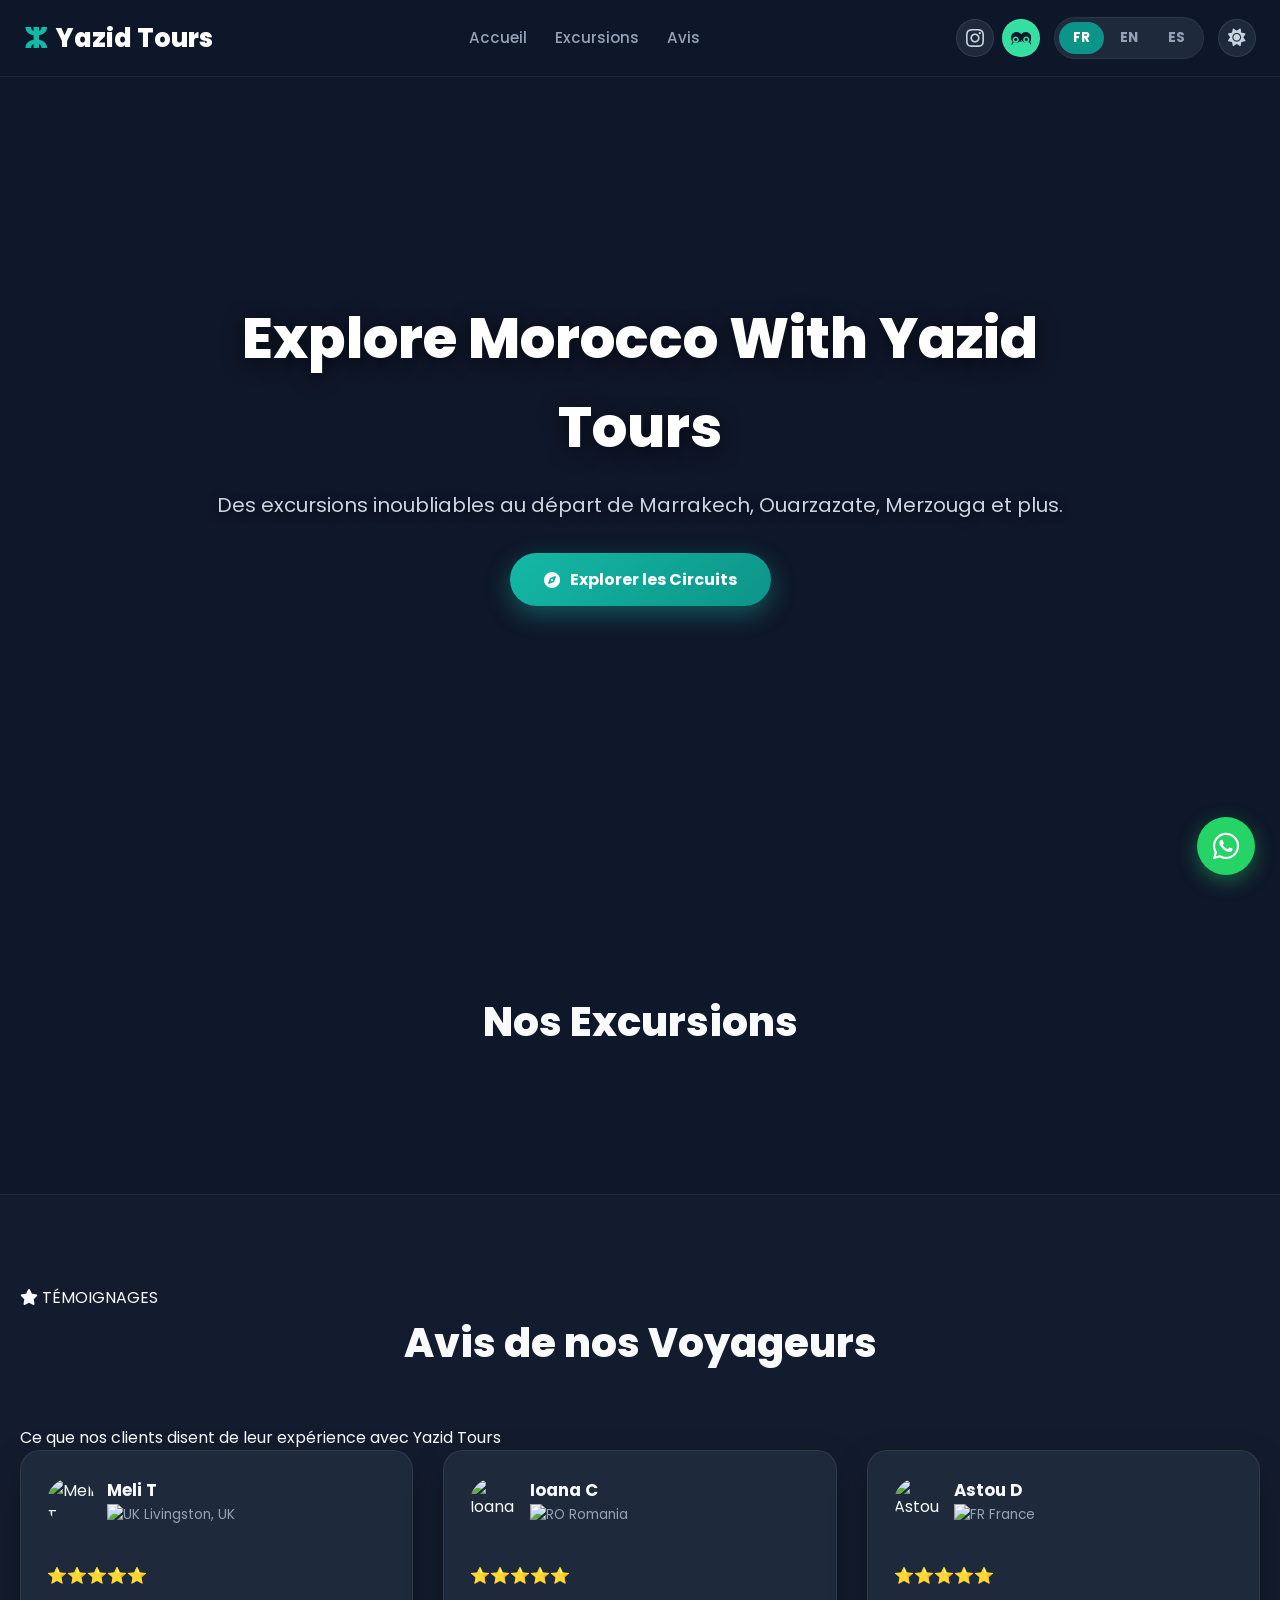
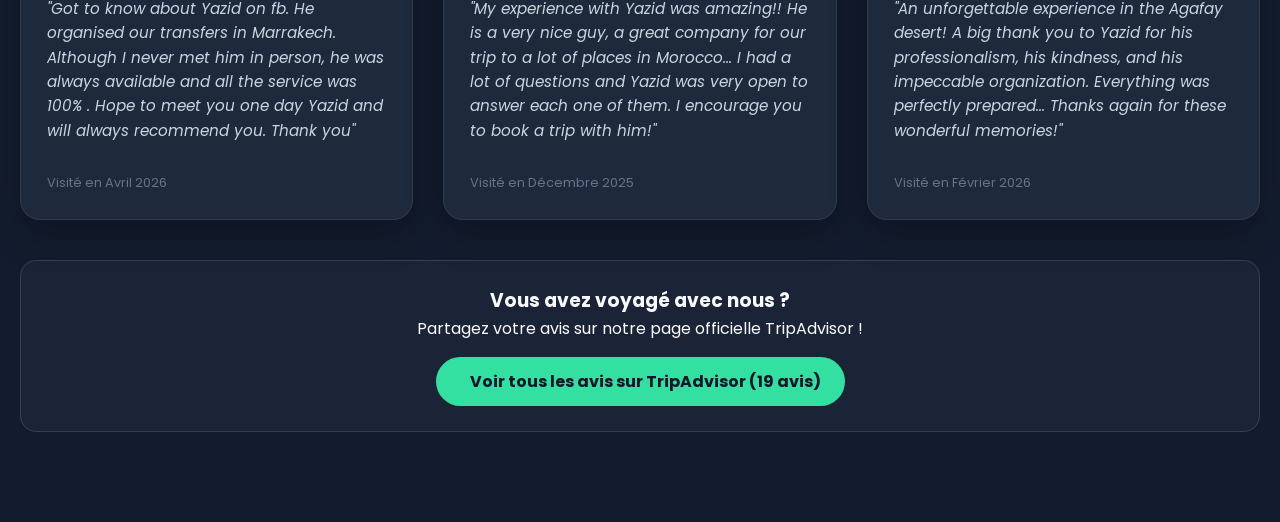
==== commit 8222bd67: "Update fmt.Println message from 'Hello' to 'Goodbye'" ====
--- a/index.html
+++ b/index.html
@@ -14,18 +14,18 @@
 
   <!-- 🌟 Enhanced SEO Meta Tags -->
   <title>Yazid Tours | Best Morocco Sahara Tours, Merzouga & Marrakech Excursions</title>
-  <meta name="description" content="Book unforgettable Morocco tours, Merzouga desert trips, and Marrakech excursions with Yazid Tours. Authentic Berber hospitality, private transfers, and top-rated Sahara experiences.">
-  <meta name="keywords" content="morocco tours, travel morocco, merzouga desert tour, marrakech day trips, agafay desert, yazid tours, luxury sahara trip, marrakech transfers">
+  <meta name="description" content="Book unforgettable Morocco tours, Merzouga desert trips, and Marrakech excursions with Yazid Tours. Authentic Berber hospitality, private transfers, and top-rated Sahara experiences.[cite: 1]">
+  <meta name="keywords" content="morocco tours, travel morocco, merzouga desert tour, marrakech day trips, agafay desert, yazid tours, luxury sahara trip, marrakech transfers[cite: 1]">
   <meta name="robots" content="index, follow">
 
   <!-- Open Graph / Social Media SEO -->
-  <meta property="og:title" content="Yazid Tours | Authentic Morocco & Merzouga Sahara Trips">
-  <meta property="og:description" content="Discover Marrakech day trips, Agafay desert dinners, and Merzouga Sahara adventures with top-rated local guide Yazid Tours.">
+  <meta property="og:title" content="Yazid Tours | Authentic Morocco & Merzouga Sahara Trips[cite: 1]">
+  <meta property="og:description" content="Discover Marrakech day trips, Agafay desert dinners, and Merzouga Sahara adventures with top-rated local guide Yazid Tours.[cite: 1]">
   <meta property="og:image" content="https://www.yazidtours.com/cover.jpeg">
   <meta property="og:type" content="website">
   <meta property="og:url" content="https://www.yazidtours.com/">
 
-  <!-- 🌟 Schema Markup / Structured Data -->
+  <!-- 🌟 Schema Markup / Structured Data with Main Cover Image (Google Rich Snippets) -->
   <script type="application/ld+json">
   {
     "@context": "https://schema.org",
@@ -83,12 +83,27 @@
 
       <!-- Navigation Links -->
       <nav class="nav-links">
-        <a href="#" data-key="nav_home">Accueil</a>
-        <a href="#catalog" data-key="nav_tours">Excursions</a>
+        <a href="#" data-i18n="nav_home">Accueil</a>
+        <a href="#catalog" data-i18n="nav_tours">Excursions</a>
         <a href="#reviews">Avis</a>
       </nav>
 
       <div class="header-actions">
+        <!-- Social Links with SVG Icons -->
+        <div class="social-links">
+          <!-- Instagram SVG -->
+          <a href="https://www.instagram.com/ytm_yazid_tours_morocco_berber?vrfl=MWs3eXRubW56bzVucw==" target="_blank" class="social-btn instagram" title="Instagram">
+            <svg viewBox="0 0 24 24" width="18" height="18" fill="currentColor"><path d="M12 2.163c3.204 0 3.584.012 4.85.07 3.252.148 4.771 1.691 4.919 4.919.058 1.265.069 1.645.069 4.849 0 3.205-.012 3.584-.069 4.849-.149 3.225-1.664 4.771-4.919 4.919-1.266.058-1.644.07-4.85.07-3.204 0-3.584-.012-4.849-.07-3.26-.149-4.771-1.699-4.919-4.92-.058-1.265-.07-1.644-.07-4.849 0-3.204.013-3.583.07-4.849.149-3.227 1.664-4.771 4.919-4.919 1.266-.057 1.645-.069 4.849-.069zm0-2.163c-3.259 0-3.667.014-4.947.072-4.358.2-6.78 2.618-6.98 6.98-.059 1.281-.073 1.689-.073 4.948 0 3.259.014 3.668.072 4.948.2 4.358 2.618 6.78 6.98 6.98 1.281.058 1.689.072 4.948.072 3.259 0 3.668-.014 4.948-.072 4.354-.2 6.782-2.618 6.979-6.98.059-1.28.073-1.689.073-4.948 0-3.259-.014-3.667-.072-4.947-.196-4.354-2.617-6.78-6.979-6.98-1.281-.059-1.69-.073-4.949-.073zm0 5.838c-3.403 0-6.162 2.759-6.162 6.162s2.759 6.163 6.162 6.163 6.162-2.759 6.162-6.163c0-3.403-2.759-6.162-6.162-6.162zm0 10.162c-2.209 0-4-1.79-4-4 0-2.209 1.791-4 4-4s4 1.791 4 4c0 2.21-1.791 4-4 4zm6.406-11.845c-.796 0-1.441.645-1.441 1.44s.645 1.44 1.441 1.44c.795 0 1.439-.645 1.439-1.44s-.644-1.44-1.439-1.44z"/></svg>
+          </a>
+
+          <!-- TripAdvisor Official Owl SVG -->
+          <a href="https://www.tripadvisor.co.uk/Attraction_Review-g293734-d34392737-Reviews-Explore_Morocco_With_Yazid_Tours-Marrakech_Marrakech_Safi.html" target="_blank" class="social-btn tripadvisor" title="Tripadvisor">
+            <svg viewBox="0 0 512 512" width="20" height="20" fill="currentColor">
+              <path d="M120 256c-22.1 0-40 17.9-40 40s17.9 40 40 40 40-17.9 40-40-17.9-40-40-40zm272 0c-22.1 0-40 17.9-40 40s17.9 40 40 40 40-17.9 40-40-17.9-40-40-40zm-136 64c-8.8 0-16 7.2-16 16s7.2 16 16 16 16-7.2 16-16-7.2-16-16-16zm128-216c-48.5 0-92 21.6-121.7 55.7C232.8 125.6 189.3 104 140.8 104 63 104 0 167 0 244.8c0 40.7 17.5 77.4 45.4 102.8L12 408c-3.1 5.4-1.2 12.3 4.2 15.4 1.8 1 3.8 1.5 5.8 1.5 3.9 0 7.7-1.9 10-5.4l38.2-61.1c21.3 12.3 45.9 19.5 72.2 19.5 54 0 100.8-30.1 124.2-74.4 23.4 44.3 70.2 74.4 124.2 74.4 26.3 0 50.9-7.2 72.2-19.5l38.2 61.1c2.3 3.5 6.1 5.4 10 5.4 2 0 4-.5 5.8-1.5 5.4-3.1 7.3-10 4.2-15.4l-33.4-60.4c27.9-25.4 45.4-62.1 45.4-102.8C512 167 449 104 384 104zM120 376c-44.2 0-80-35.8-80-80s35.8-80 80-80 80 35.8 80 80-35.8 80-80 80zm272 0c-44.2 0-80-35.8-80-80s35.8-80 80-80 80 35.8 80 80-35.8 80-80 80z"/>
+            </svg>
+          </a>
+        </div>
+        
         <!-- Language Switcher (FR | EN | ES) -->
         <div class="language-switcher">
           <button class="lang-btn active" id="lang-fr" onclick="changeLanguage('fr')">FR</button>
@@ -107,16 +122,16 @@
   <!-- 🌟 Hero Banner Section -->
   <section class="hero" id="hero-banner">
     <div class="hero-content">
-      <h1 data-key="hero_title">Explore Morocco With Yazid Tours</h1>
-      <p data-key="hero_desc">Des excursions inoubliables au départ de Marrakech, Ouarzazate, Merzouga et plus.</p>
-      <a href="#catalog" class="btn-hero" data-key="hero_btn"><i class="fa-solid fa-compass"></i> Explorer les Circuits</a>
+      <h1 data-i18n="hero_title">Explore Morocco With Yazid Tours</h1>
+      <p data-i18n="hero_desc">Des excursions inoubliables au départ de Marrakech, Ouarzazate, Merzouga et plus.</p>
+      <a href="#catalog" class="btn-hero" data-i18n="hero_btn"><i class="fa-solid fa-compass"></i> Explorer les Circuits</a>
     </div>
   </section>
 
   <!-- 🌟 Tours Catalog Section -->
   <main class="catalog-section" id="catalog">
     <div class="container">
-      <h2 data-key="catalog_title">Nos Excursions</h2>
+      <h2 data-i18n="catalog_title">Nos Excursions</h2>
       
       <div class="tours-grid" id="tours-container">
         <!-- Tour cards load automatically from script.js -->
@@ -124,27 +139,19 @@
     </div>
   </main>
 
-  <!-- 🌟 Floating Social Bar (Instagram, TripAdvisor, WhatsApp) -->
-  <div class="floating-social-bar">
-    <a href="https://www.instagram.com/ytm_yazid_tours_morocco_berber?vrfl=MWs3eXRubW56bzVucw==" target="_blank" class="social-icon instagram" title="Instagram">
-      <i class="fa-brands fa-instagram"></i>
-    </a>
-    <a href="https://www.tripadvisor.co.uk/Attraction_Review-g293734-d34392737-Reviews-Explore_Morocco_With_Yazid_Tours-Marrakech_Marrakech_Safi.html" target="_blank" class="social-icon tripadvisor" title="TripAdvisor">
-      <i class="fa-solid fa-plane-departure"></i>
-    </a>
-    <a href="javascript:void(0)" onclick="sendViaWhatsApp()" class="social-icon whatsapp" title="WhatsApp">
-      <i class="fa-brands fa-whatsapp"></i>
-    </a>
-  </div>
-
-  <!-- 🌟 Modal de Réservation (Multilingual Dynamic Form) -->
+  <!-- 🌟 Floating WhatsApp Button -->
+  <a href="https://wa.me/212632634184?text=Bonjour%20Yazid%20Tours,%20je%20souhaite%20plus%20d'informations" target="_blank" class="whatsapp-float" title="Contactez-nous sur WhatsApp">
+    <i class="fa-brands fa-whatsapp"></i>
+  </a>
+
+  <!-- 🌟 Modal de Réservation -->
   <div id="booking-modal" style="display: none; position: fixed; top: 0; left: 0; width: 100%; height: 100%; background: rgba(0,0,0,0.6); z-index: 3000; align-items: center; justify-content: center;">
     <div style="background: #1e293b; padding: 30px; border-radius: 15px; width: 90%; max-width: 450px; position: relative; color: #fff; box-shadow: 0 10px 30px rgba(0,0,0,0.5);">
       
       <!-- Bouton Fermer (X) -->
       <span class="close-modal" style="position: absolute; top: 15px; right: 20px; font-size: 24px; cursor: pointer; color: #cbd5e1;">&times;</span>
       
-      <h3 id="modal-tour-title" style="margin-bottom: 20px; font-size: 1.2rem; color: #2dd4bf;" data-key="book_title">Réserver</h3>
+      <h3 id="modal-tour-title" style="margin-bottom: 20px; font-size: 1.2rem; color: #2dd4bf;">Réservation</h3>
 
       <!-- Formulaire -->
       <form id="booking-form" onsubmit="handleBookingSubmit(event)">
@@ -157,12 +164,12 @@
         </div>
         
         <div style="margin-bottom: 12px;">
-          <label data-key="lbl_start_date" style="display:block; text-align:left; color:#cbd5e1; font-size:13px; margin-bottom:4px;">Date d'arrivée :</label>
+          <label style="display:block; text-align:left; color:#cbd5e1; font-size:13px; margin-bottom:4px;">Date d'arrivée :</label>
           <input type="date" id="client-start-date" required style="width: 100%; padding: 10px; border-radius: 8px; border: 1px solid #475569; background: #0f172a; color: #fff;">
         </div>
         
         <div style="margin-bottom: 12px;">
-          <label data-key="lbl_end_date" style="display:block; text-align:left; color:#cbd5e1; font-size:13px; margin-bottom:4px;">Date de départ :</label>
+          <label style="display:block; text-align:left; color:#cbd5e1; font-size:13px; margin-bottom:4px;">Date de départ :</label>
           <input type="date" id="client-end-date" required style="width: 100%; padding: 10px; border-radius: 8px; border: 1px solid #475569; background: #0f172a; color: #fff;">
         </div>
         
@@ -172,21 +179,21 @@
         
         <!-- Buttons Choice -->
         <div style="display: flex; gap: 10px;">
-          <button type="submit" class="btn-email" data-key="btn_email" style="flex: 1; background: linear-gradient(135deg, #14b8a6, #0d9488); color: white; padding: 12px; border: none; border-radius: 30px; font-weight: 700; cursor: pointer;">Envoyer par Email</button>
-          <button type="button" class="btn-whatsapp" onclick="sendViaWhatsApp()" style="flex: 1; background: #25d366; color: white; padding: 12px; border: none; border-radius: 30px; font-weight: 700; cursor: pointer;"><i class="fa-brands fa-whatsapp"></i> WhatsApp</button>
+          <button type="submit" style="flex: 1; background: linear-gradient(135deg, #14b8a6, #0d9488); color: white; padding: 12px; border: none; border-radius: 30px; font-weight: 700; cursor: pointer;">Envoyer par Email</button>
+          <button type="button" onclick="sendViaWhatsApp()" style="flex: 1; background: #25d366; color: white; padding: 12px; border: none; border-radius: 30px; font-weight: 700; cursor: pointer;"><i class="fa-brands fa-whatsapp"></i> WhatsApp</button>
         </div>
       </form>
 
     </div>
   </div>
 
-  <!-- 🌟 Section Testimonials & Avis Client -->
+  <!-- 🌟 Section Testimonials & Avis Client (Authentic TripAdvisor Reviews) -->
   <section class="reviews-section" id="reviews">
     <div class="container">
       <div class="reviews-header">
         <span class="sub-title"><i class="fa-solid fa-star"></i> TÉMOIGNAGES</span>
         <h2>Avis de nos Voyageurs</h2>
-        <p>Ce que nos clients dicen de su experiencia con Yazid Tours</p>
+        <p>Ce que nos clients disent de leur expérience avec Yazid Tours</p>
       </div>
 
       <!-- Grid des Avis -->
